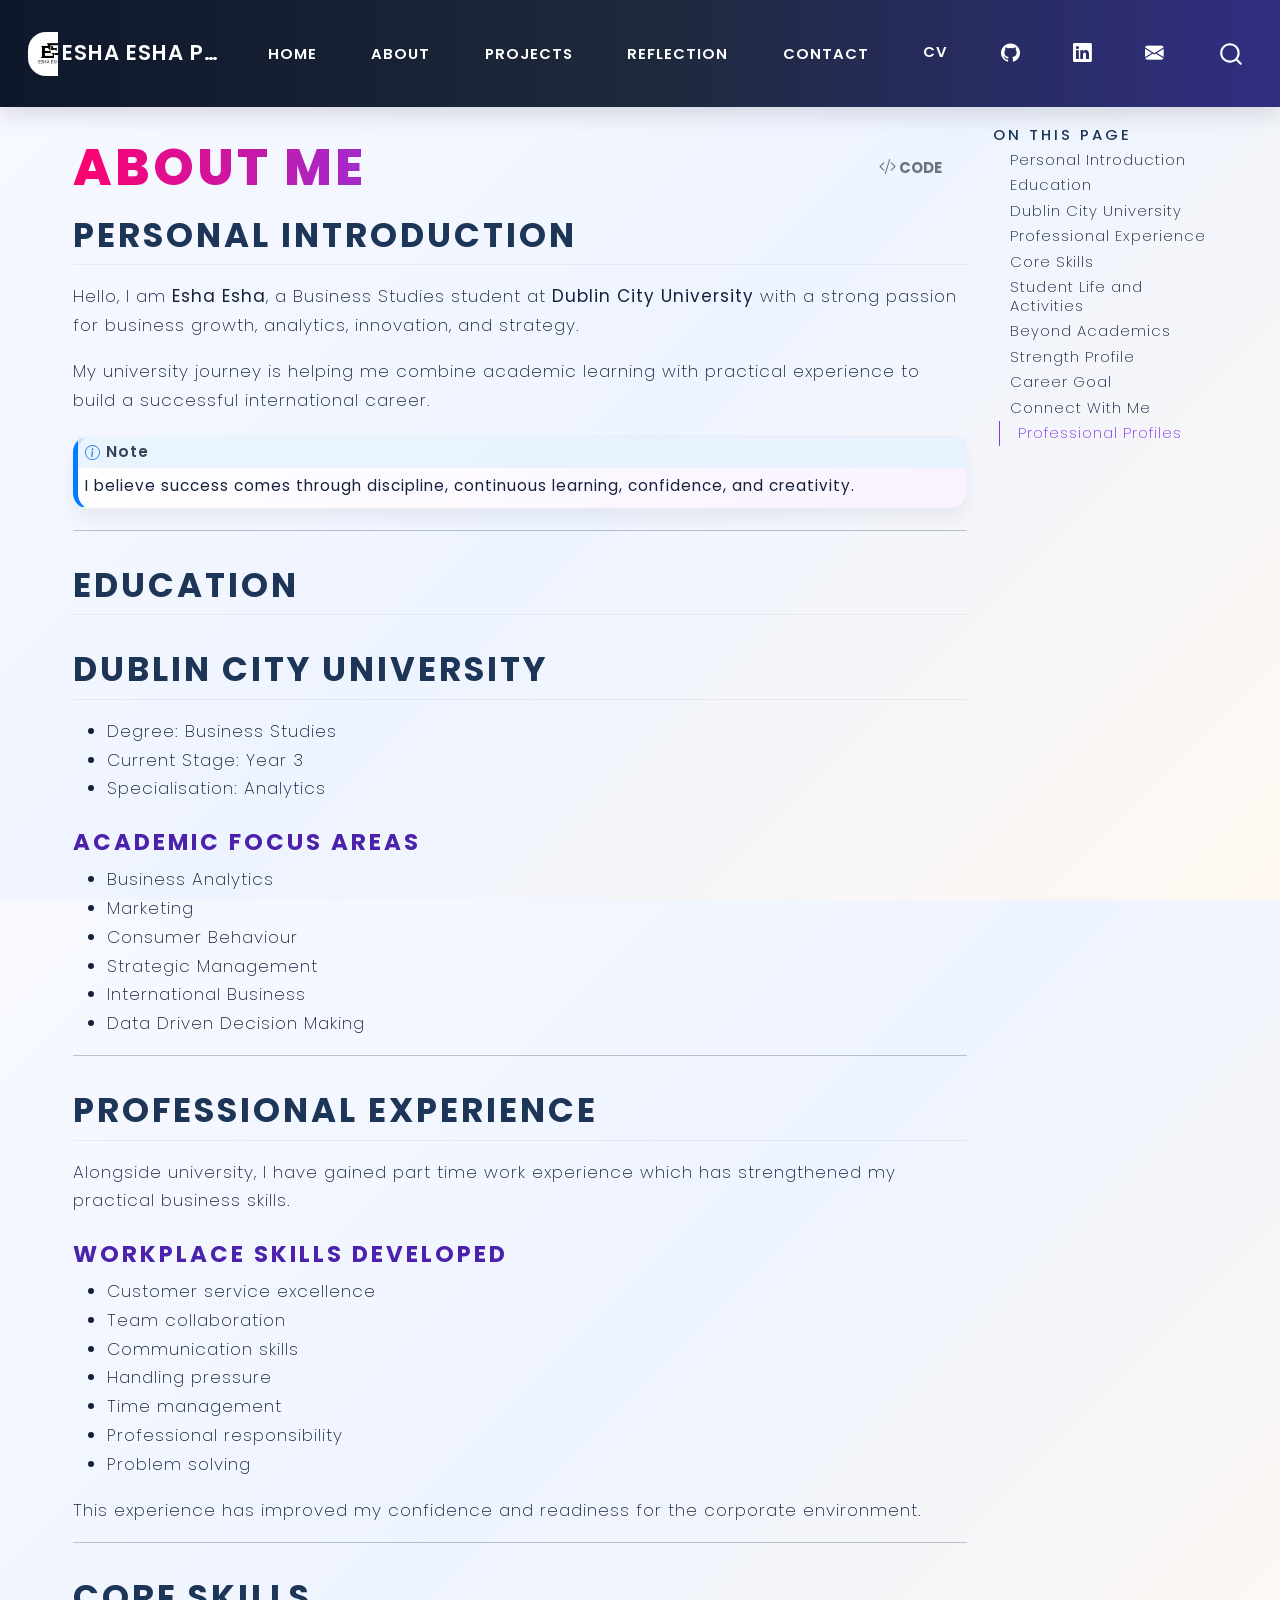
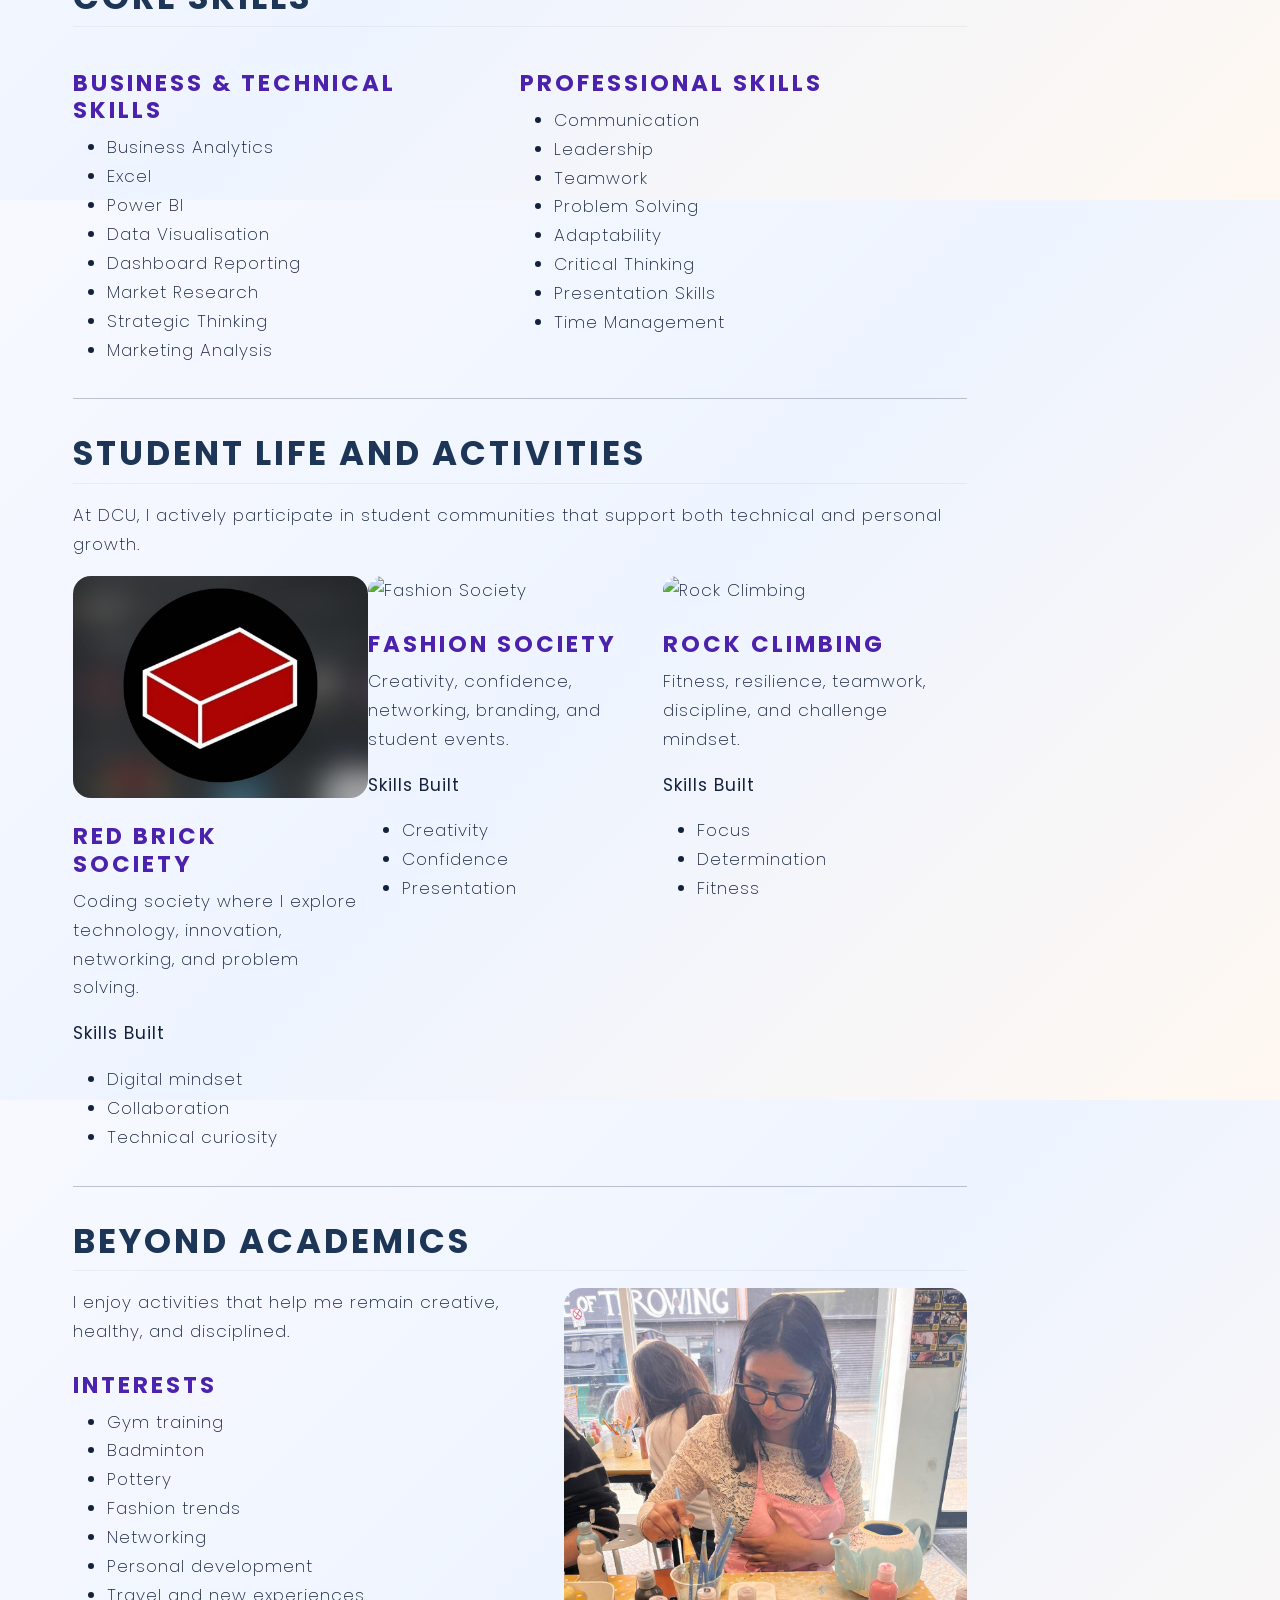
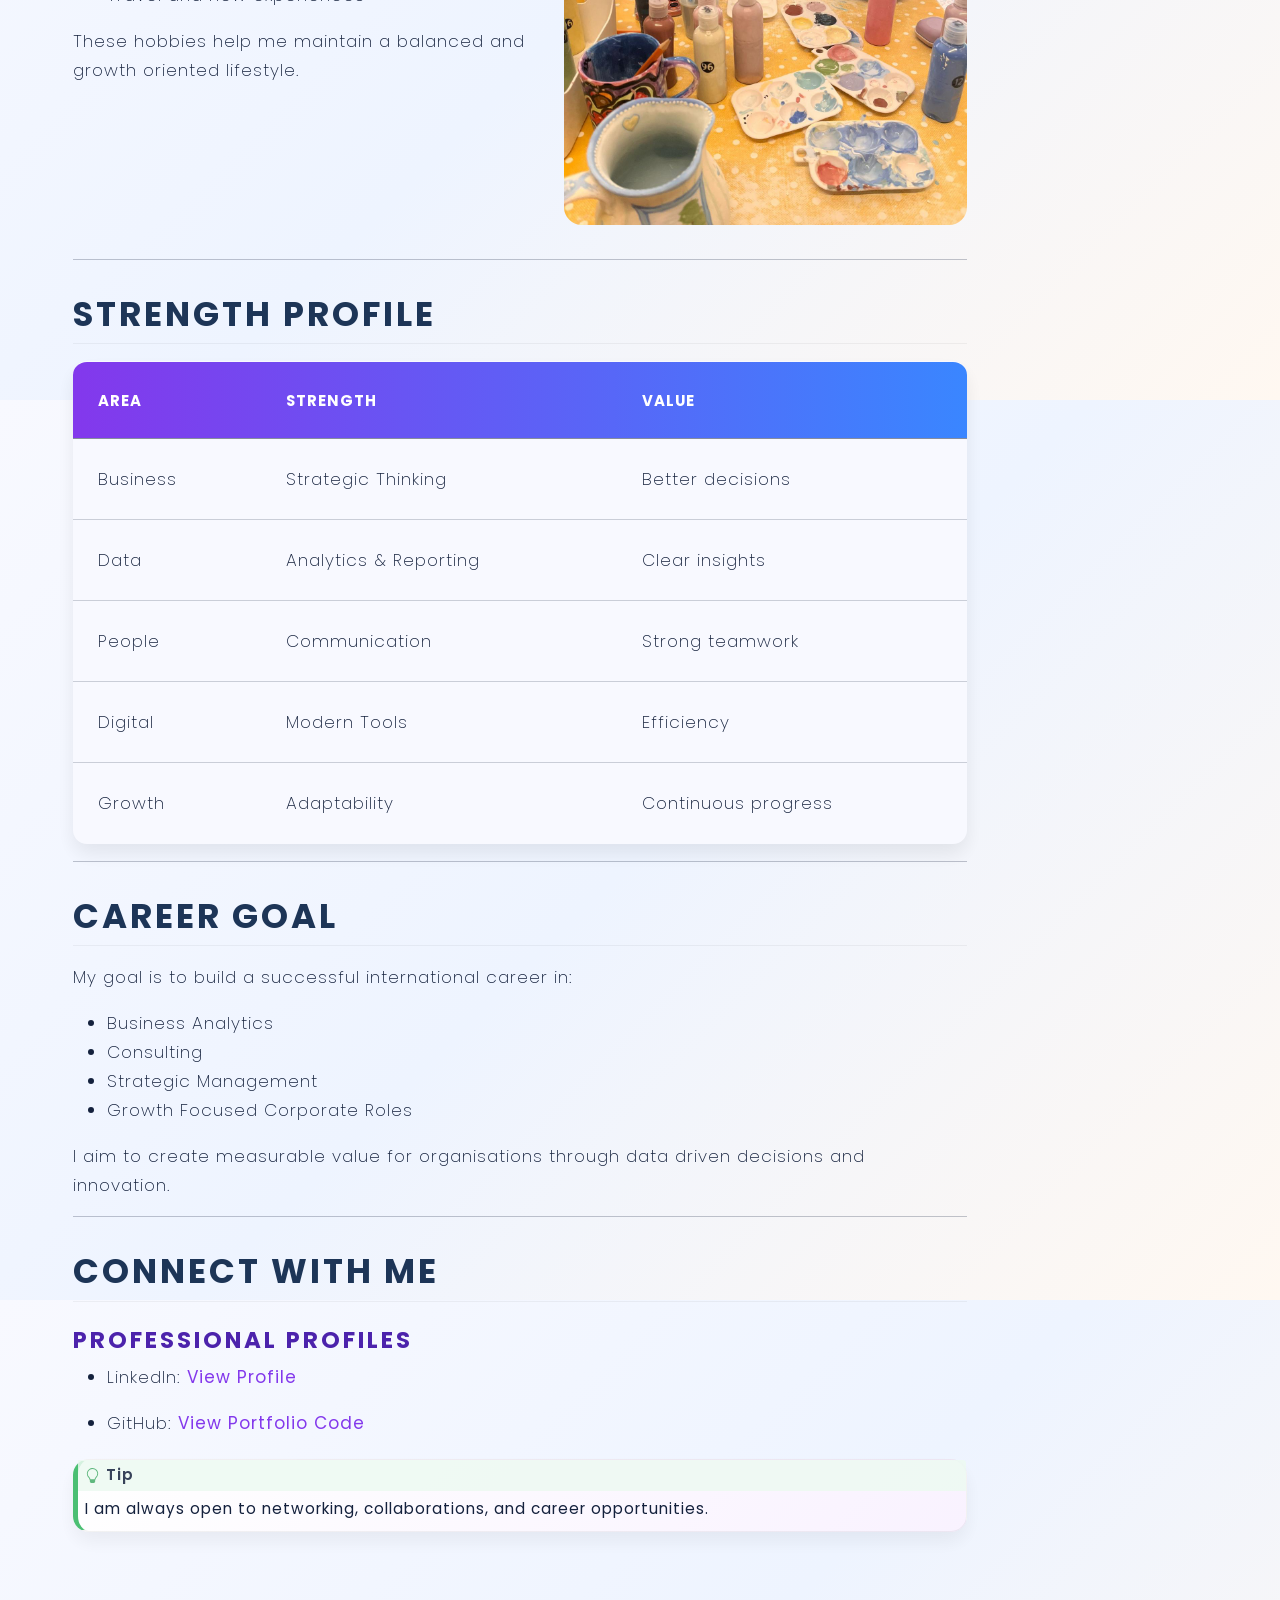
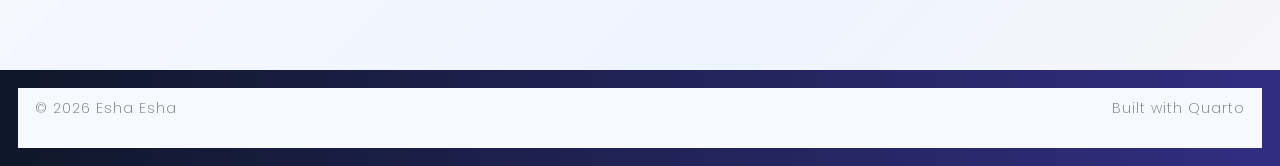
==== docs/about.html @ 1a933790 "portfolio all folders uploaded" ====
<!DOCTYPE html>
<html xmlns="http://www.w3.org/1999/xhtml" lang="en" xml:lang="en"><head>

<meta charset="utf-8">
<meta name="generator" content="quarto-1.9.37">

<meta name="viewport" content="width=device-width, initial-scale=1.0, user-scalable=yes">


<title>About Me – Esha Esha Portfolio</title>
<style>
/* Default styles provided by pandoc.
** See https://pandoc.org/MANUAL.html#variables-for-html for config info.
*/
code{white-space: pre-wrap;}
span.smallcaps{font-variant: small-caps;}
div.columns{display: flex; gap: min(4vw, 1.5em);}
div.column{flex: auto; overflow-x: auto;}
div.hanging-indent{margin-left: 1.5em; text-indent: -1.5em;}
ul.task-list{list-style: none;}
ul.task-list li input[type="checkbox"] {
  width: 0.8em;
  margin: 0 0.8em 0.2em -1em; /* quarto-specific, see https://github.com/quarto-dev/quarto-cli/issues/4556 */ 
  vertical-align: middle;
}
/* CSS for syntax highlighting */
html { -webkit-text-size-adjust: 100%; }
pre > code.sourceCode { white-space: pre; position: relative; }
pre > code.sourceCode > span { display: inline-block; line-height: 1.25; }
pre > code.sourceCode > span:empty { height: 1.2em; }
.sourceCode { overflow: visible; }
code.sourceCode > span { color: inherit; text-decoration: inherit; }
div.sourceCode { margin: 1em 0; }
pre.sourceCode { margin: 0; }
@media screen {
div.sourceCode { overflow: auto; }
}
@media print {
pre > code.sourceCode { white-space: pre-wrap; }
pre > code.sourceCode > span { text-indent: -5em; padding-left: 5em; }
}
pre.numberSource code
  { counter-reset: source-line 0; }
pre.numberSource code > span
  { position: relative; left: -4em; counter-increment: source-line; }
pre.numberSource code > span > a:first-child::before
  { content: counter(source-line);
    position: relative; left: -1em; text-align: right; vertical-align: baseline;
    border: none; display: inline-block;
    -webkit-touch-callout: none; -webkit-user-select: none;
    -khtml-user-select: none; -moz-user-select: none;
    -ms-user-select: none; user-select: none;
    padding: 0 4px; width: 4em;
  }
pre.numberSource { margin-left: 3em;  padding-left: 4px; }
div.sourceCode
  {   }
@media screen {
pre > code.sourceCode > span > a:first-child::before { text-decoration: underline; }
}
</style>


<script src="site_libs/quarto-nav/quarto-nav.js"></script>
<script src="site_libs/clipboard/clipboard.min.js"></script>
<script src="site_libs/quarto-search/autocomplete.umd.js"></script>
<script src="site_libs/quarto-search/fuse.min.js"></script>
<script src="site_libs/quarto-search/quarto-search.js"></script>
<meta name="quarto:offset" content="./">
<link href="./images/favicon.ico" rel="icon">
<script src="site_libs/quarto-html/quarto.js" type="module"></script>
<script src="site_libs/quarto-html/tabsets/tabsets.js" type="module"></script>
<script src="site_libs/quarto-html/popper.min.js"></script>
<script src="site_libs/quarto-html/tippy.umd.min.js"></script>
<script src="site_libs/quarto-html/anchor.min.js"></script>
<link href="site_libs/quarto-html/tippy.css" rel="stylesheet">
<link href="site_libs/quarto-html/quarto-syntax-highlighting-7f8f88aac4f3542376d5c11b86a4c14d.css" rel="stylesheet" id="quarto-text-highlighting-styles">
<script src="site_libs/bootstrap/bootstrap.min.js"></script>
<link href="site_libs/bootstrap/bootstrap-icons.css" rel="stylesheet">
<link href="site_libs/bootstrap/bootstrap-62bd9c15c62bcbe3210cd828c1195ce9.min.css" rel="stylesheet" append-hash="true" id="quarto-bootstrap" data-mode="light">
<script id="quarto-search-options" type="application/json">{
  "location": "navbar",
  "copy-button": false,
  "collapse-after": 3,
  "panel-placement": "end",
  "type": "overlay",
  "limit": 50,
  "keyboard-shortcut": [
    "f",
    "/",
    "s"
  ],
  "show-item-context": false,
  "language": {
    "search-no-results-text": "No results",
    "search-matching-documents-text": "matching documents",
    "search-copy-link-title": "Copy link to search",
    "search-hide-matches-text": "Hide additional matches",
    "search-more-match-text": "more match in this document",
    "search-more-matches-text": "more matches in this document",
    "search-clear-button-title": "Clear",
    "search-text-placeholder": "",
    "search-detached-cancel-button-title": "Cancel",
    "search-submit-button-title": "Submit",
    "search-label": "Search"
  }
}</script>
<style>html{ scroll-behavior: smooth; }</style>


</head>

<body class="nav-fixed quarto-light">

<div id="quarto-search-results"></div>
  <header id="quarto-header" class="headroom fixed-top">
    <nav class="navbar navbar-expand-lg " data-bs-theme="dark">
      <div class="navbar-container container-fluid">
      <div class="navbar-brand-container mx-auto">
    <a href="./index.html" class="navbar-brand navbar-brand-logo">
    <img src="./images/logo.png" alt="" class="navbar-logo light-content">
    <img src="./images/logo.png" alt="" class="navbar-logo dark-content">
    </a>
    <a class="navbar-brand" href="./index.html">
    <span class="navbar-title">Esha Esha Portfolio</span>
    </a>
  </div>
            <div id="quarto-search" class="" title="Search"></div>
          <button class="navbar-toggler" type="button" data-bs-toggle="collapse" data-bs-target="#navbarCollapse" aria-controls="navbarCollapse" role="menu" aria-expanded="false" aria-label="Toggle navigation" onclick="if (window.quartoToggleHeadroom) { window.quartoToggleHeadroom(); }">
  <span class="navbar-toggler-icon"></span>
</button>
          <div class="collapse navbar-collapse" id="navbarCollapse">
            <ul class="navbar-nav navbar-nav-scroll me-auto">
  <li class="nav-item">
    <a class="nav-link" href="./index.html"> 
<span class="menu-text">Home</span></a>
  </li>  
  <li class="nav-item">
    <a class="nav-link active" href="./about.html" aria-current="page"> 
<span class="menu-text">About</span></a>
  </li>  
  <li class="nav-item">
    <a class="nav-link" href="./projects/index.html"> 
<span class="menu-text">Projects</span></a>
  </li>  
  <li class="nav-item">
    <a class="nav-link" href="./reflection.html"> 
<span class="menu-text">Reflection</span></a>
  </li>  
  <li class="nav-item">
    <a class="nav-link" href="./contact.html"> 
<span class="menu-text">Contact</span></a>
  </li>  
</ul>
            <ul class="navbar-nav navbar-nav-scroll ms-auto">
  <li class="nav-item">
    <a class="nav-link" href="./cv/Esha_CV.pdf" target="_blank"> 
<span class="menu-text">CV</span></a>
  </li>  
  <li class="nav-item compact">
    <a class="nav-link" href="https://github.com/yourusername" target="_blank"> <i class="bi bi-github" role="img">
</i> 
<span class="menu-text"></span></a>
  </li>  
  <li class="nav-item compact">
    <a class="nav-link" href="https://linkedin.com/in/yourprofile" target="_blank"> <i class="bi bi-linkedin" role="img">
</i> 
<span class="menu-text"></span></a>
  </li>  
  <li class="nav-item compact">
    <a class="nav-link" href="mailto:esha.esha2@mail.dcu.ie"> <i class="bi bi-envelope-fill" role="img">
</i> 
<span class="menu-text"></span></a>
  </li>  
</ul>
          </div> <!-- /navcollapse -->
            <div class="quarto-navbar-tools">
</div>
      </div> <!-- /container-fluid -->
    </nav>
</header>
<!-- content -->
<div id="quarto-content" class="quarto-container page-columns page-rows-contents page-layout-full page-navbar">
<!-- sidebar -->
<!-- margin-sidebar -->
    <div id="quarto-margin-sidebar" class="sidebar margin-sidebar">
        <nav id="TOC" role="doc-toc" class="toc-active">
    <h2 id="toc-title">On this page</h2>
   
  <ul>
  <li><a href="#personal-introduction" id="toc-personal-introduction" class="nav-link active" data-scroll-target="#personal-introduction">Personal Introduction</a></li>
  <li><a href="#education" id="toc-education" class="nav-link" data-scroll-target="#education">Education</a></li>
  <li><a href="#dublin-city-university" id="toc-dublin-city-university" class="nav-link" data-scroll-target="#dublin-city-university">Dublin City University</a>
  <ul class="collapse">
  <li><a href="#academic-focus-areas" id="toc-academic-focus-areas" class="nav-link" data-scroll-target="#academic-focus-areas">Academic Focus Areas</a></li>
  </ul></li>
  <li><a href="#professional-experience" id="toc-professional-experience" class="nav-link" data-scroll-target="#professional-experience">Professional Experience</a>
  <ul class="collapse">
  <li><a href="#workplace-skills-developed" id="toc-workplace-skills-developed" class="nav-link" data-scroll-target="#workplace-skills-developed">Workplace Skills Developed</a></li>
  </ul></li>
  <li><a href="#core-skills" id="toc-core-skills" class="nav-link" data-scroll-target="#core-skills">Core Skills</a></li>
  <li><a href="#student-life-and-activities" id="toc-student-life-and-activities" class="nav-link" data-scroll-target="#student-life-and-activities">Student Life and Activities</a></li>
  <li><a href="#beyond-academics" id="toc-beyond-academics" class="nav-link" data-scroll-target="#beyond-academics">Beyond Academics</a></li>
  <li><a href="#strength-profile" id="toc-strength-profile" class="nav-link" data-scroll-target="#strength-profile">Strength Profile</a></li>
  <li><a href="#career-goal" id="toc-career-goal" class="nav-link" data-scroll-target="#career-goal">Career Goal</a></li>
  <li><a href="#connect-with-me" id="toc-connect-with-me" class="nav-link" data-scroll-target="#connect-with-me">Connect With Me</a>
  <ul class="collapse">
  <li><a href="#professional-profiles" id="toc-professional-profiles" class="nav-link" data-scroll-target="#professional-profiles">Professional Profiles</a></li>
  </ul></li>
  </ul>
</nav>
    </div>
<!-- main -->
<main class="content column-page-left" id="quarto-document-content">

<header id="title-block-header" class="quarto-title-block default">
<div class="quarto-title">
<div class="quarto-title-block"><div><h1 class="title">About Me</h1><button type="button" class="btn code-tools-button" id="quarto-code-tools-source"><i class="bi"></i> Code</button></div></div>
</div>



<div class="quarto-title-meta column-page-left">

    
  
    
  </div>
  


</header>


<section id="personal-introduction" class="level2">
<h2 class="anchored" data-anchor-id="personal-introduction">Personal Introduction</h2>
<p>Hello, I am <strong>Esha Esha</strong>, a Business Studies student at <strong>Dublin City University</strong> with a strong passion for business growth, analytics, innovation, and strategy.</p>
<p>My university journey is helping me combine academic learning with practical experience to build a successful international career.</p>
<div class="callout callout-style-default callout-note callout-titled">
<div class="callout-header d-flex align-content-center">
<div class="callout-icon-container">
<i class="callout-icon"></i>
</div>
<div class="callout-title-container flex-fill">
Note
</div>
</div>
<div class="callout-body-container callout-body">
<p>I believe success comes through discipline, continuous learning, confidence, and creativity.</p>
</div>
</div>
<hr>
</section>
<section id="education" class="level2">
<h2 class="anchored" data-anchor-id="education">Education</h2>
</section>
<section id="dublin-city-university" class="level2">
<h2 class="anchored" data-anchor-id="dublin-city-university">Dublin City University</h2>
<ul>
<li>Degree: Business Studies<br>
</li>
<li>Current Stage: Year 3<br>
</li>
<li>Specialisation: Analytics</li>
</ul>
<section id="academic-focus-areas" class="level3">
<h3 class="anchored" data-anchor-id="academic-focus-areas">Academic Focus Areas</h3>
<ul>
<li>Business Analytics<br>
</li>
<li>Marketing<br>
</li>
<li>Consumer Behaviour<br>
</li>
<li>Strategic Management<br>
</li>
<li>International Business<br>
</li>
<li>Data Driven Decision Making</li>
</ul>
<hr>
</section>
</section>
<section id="professional-experience" class="level2">
<h2 class="anchored" data-anchor-id="professional-experience">Professional Experience</h2>
<p>Alongside university, I have gained part time work experience which has strengthened my practical business skills.</p>
<section id="workplace-skills-developed" class="level3">
<h3 class="anchored" data-anchor-id="workplace-skills-developed">Workplace Skills Developed</h3>
<ul>
<li>Customer service excellence<br>
</li>
<li>Team collaboration<br>
</li>
<li>Communication skills<br>
</li>
<li>Handling pressure<br>
</li>
<li>Time management<br>
</li>
<li>Professional responsibility<br>
</li>
<li>Problem solving</li>
</ul>
<p>This experience has improved my confidence and readiness for the corporate environment.</p>
<hr>
</section>
</section>
<section id="core-skills" class="level2">
<h2 class="anchored" data-anchor-id="core-skills">Core Skills</h2>
<div class="columns">
<div class="column" style="width:50%;">
<section id="business-technical-skills" class="level3">
<h3 class="anchored" data-anchor-id="business-technical-skills">Business &amp; Technical Skills</h3>
<ul>
<li>Business Analytics<br>
</li>
<li>Excel<br>
</li>
<li>Power BI<br>
</li>
<li>Data Visualisation<br>
</li>
<li>Dashboard Reporting<br>
</li>
<li>Market Research<br>
</li>
<li>Strategic Thinking<br>
</li>
<li>Marketing Analysis</li>
</ul>
</section>
</div><div class="column" style="width:50%;">
<section id="professional-skills" class="level3">
<h3 class="anchored" data-anchor-id="professional-skills">Professional Skills</h3>
<ul>
<li>Communication<br>
</li>
<li>Leadership<br>
</li>
<li>Teamwork<br>
</li>
<li>Problem Solving<br>
</li>
<li>Adaptability<br>
</li>
<li>Critical Thinking<br>
</li>
<li>Presentation Skills<br>
</li>
<li>Time Management</li>
</ul>
</section>
</div>
</div>
<hr>
</section>
<section id="student-life-and-activities" class="level2">
<h2 class="anchored" data-anchor-id="student-life-and-activities">Student Life and Activities</h2>
<p>At DCU, I actively participate in student communities that support both technical and personal growth.</p>
<div class="columns">
<div class="column" style="width:33%;">
<p><img src="images/redbrick.jpg" class="img-fluid" style="width:100.0%" alt="Redbrick Society"></p>
<section id="red-brick-society" class="level3">
<h3 class="anchored" data-anchor-id="red-brick-society">Red Brick Society</h3>
<p>Coding society where I explore technology, innovation, networking, and problem solving.</p>
<p><strong>Skills Built</strong></p>
<ul>
<li>Digital mindset<br>
</li>
<li>Collaboration<br>
</li>
<li>Technical curiosity</li>
</ul>
</section>
</div><div class="column" style="width:33%;">
<p><img src="images/fs.jpg" class="img-fluid" style="width:100.0%" alt="Fashion Society"></p>
<section id="fashion-society" class="level3">
<h3 class="anchored" data-anchor-id="fashion-society">Fashion Society</h3>
<p>Creativity, confidence, networking, branding, and student events.</p>
<p><strong>Skills Built</strong></p>
<ul>
<li>Creativity<br>
</li>
<li>Confidence<br>
</li>
<li>Presentation</li>
</ul>
</section>
</div><div class="column" style="width:33%;">
<p><img src="images/dcu.jpg" class="img-fluid" style="width:100.0%" alt="Rock Climbing"></p>
<section id="rock-climbing" class="level3">
<h3 class="anchored" data-anchor-id="rock-climbing">Rock Climbing</h3>
<p>Fitness, resilience, teamwork, discipline, and challenge mindset.</p>
<p><strong>Skills Built</strong></p>
<ul>
<li>Focus<br>
</li>
<li>Determination<br>
</li>
<li>Fitness</li>
</ul>
</section>
</div>
</div>
<hr>
</section>
<section id="beyond-academics" class="level2">
<h2 class="anchored" data-anchor-id="beyond-academics">Beyond Academics</h2>
<div class="columns">
<div class="column" style="width:55%;">
<p>I enjoy activities that help me remain creative, healthy, and disciplined.</p>
<section id="interests" class="level3">
<h3 class="anchored" data-anchor-id="interests">Interests</h3>
<ul>
<li>Gym training<br>
</li>
<li>Badminton<br>
</li>
<li>Pottery<br>
</li>
<li>Fashion trends<br>
</li>
<li>Networking<br>
</li>
<li>Personal development<br>
</li>
<li>Travel and new experiences</li>
</ul>
<p>These hobbies help me maintain a balanced and growth oriented lifestyle.</p>
</section>
</div><div class="column" style="width:45%;">
<p><img src="images/pottery.jpg" class="img-fluid" style="width:100.0%"></p>
</div>
</div>
<hr>
</section>
<section id="strength-profile" class="level2">
<h2 class="anchored" data-anchor-id="strength-profile">Strength Profile</h2>
<table class="caption-top table">
<thead>
<tr class="header">
<th>Area</th>
<th>Strength</th>
<th>Value</th>
</tr>
</thead>
<tbody>
<tr class="odd">
<td>Business</td>
<td>Strategic Thinking</td>
<td>Better decisions</td>
</tr>
<tr class="even">
<td>Data</td>
<td>Analytics &amp; Reporting</td>
<td>Clear insights</td>
</tr>
<tr class="odd">
<td>People</td>
<td>Communication</td>
<td>Strong teamwork</td>
</tr>
<tr class="even">
<td>Digital</td>
<td>Modern Tools</td>
<td>Efficiency</td>
</tr>
<tr class="odd">
<td>Growth</td>
<td>Adaptability</td>
<td>Continuous progress</td>
</tr>
</tbody>
</table>
<hr>
</section>
<section id="career-goal" class="level2">
<h2 class="anchored" data-anchor-id="career-goal">Career Goal</h2>
<p>My goal is to build a successful international career in:</p>
<ul>
<li>Business Analytics<br>
</li>
<li>Consulting<br>
</li>
<li>Strategic Management<br>
</li>
<li>Growth Focused Corporate Roles</li>
</ul>
<p>I aim to create measurable value for organisations through data driven decisions and innovation.</p>
<hr>
</section>
<section id="connect-with-me" class="level2">
<h2 class="anchored" data-anchor-id="connect-with-me">Connect With Me</h2>
<section id="professional-profiles" class="level3">
<h3 class="anchored" data-anchor-id="professional-profiles">Professional Profiles</h3>
<ul>
<li><p>LinkedIn: <a href="https://www.linkedin.com/in/esha-2a036532a">View Profile</a></p></li>
<li><p>GitHub: <a href="https://github.com/Esha-Dahiya">View Portfolio Code</a></p></li>
</ul>
<div class="callout callout-style-default callout-tip callout-titled">
<div class="callout-header d-flex align-content-center">
<div class="callout-icon-container">
<i class="callout-icon"></i>
</div>
<div class="callout-title-container flex-fill">
Tip
</div>
</div>
<div class="callout-body-container callout-body">
<p>I am always open to networking, collaborations, and career opportunities.</p>
</div>
</div>


<!-- -->

</section>
</section>

</main> <!-- /main -->
<script id="quarto-html-after-body" type="application/javascript">
  window.document.addEventListener("DOMContentLoaded", function (event) {
    const icon = "";
    const anchorJS = new window.AnchorJS();
    anchorJS.options = {
      placement: 'right',
      icon: icon
    };
    anchorJS.add('.anchored');
    const isCodeAnnotation = (el) => {
      for (const clz of el.classList) {
        if (clz.startsWith('code-annotation-')) {                     
          return true;
        }
      }
      return false;
    }
    const onCopySuccess = function(e) {
      // button target
      const button = e.trigger;
      // don't keep focus
      button.blur();
      // flash "checked"
      button.classList.add('code-copy-button-checked');
      var currentTitle = button.getAttribute("title");
      button.setAttribute("title", "Copied!");
      let tooltip;
      if (window.bootstrap) {
        button.setAttribute("data-bs-toggle", "tooltip");
        button.setAttribute("data-bs-placement", "left");
        button.setAttribute("data-bs-title", "Copied!");
        tooltip = new bootstrap.Tooltip(button, 
          { trigger: "manual", 
            customClass: "code-copy-button-tooltip",
            offset: [0, -8]});
        tooltip.show();    
      }
      setTimeout(function() {
        if (tooltip) {
          tooltip.hide();
          button.removeAttribute("data-bs-title");
          button.removeAttribute("data-bs-toggle");
          button.removeAttribute("data-bs-placement");
        }
        button.setAttribute("title", currentTitle);
        button.classList.remove('code-copy-button-checked');
      }, 1000);
      // clear code selection
      e.clearSelection();
    }
    const getTextToCopy = function(trigger) {
      const outerScaffold = trigger.parentElement.cloneNode(true);
      const codeEl = outerScaffold.querySelector('code');
      for (const childEl of codeEl.children) {
        if (isCodeAnnotation(childEl)) {
          childEl.remove();
        }
      }
      return codeEl.innerText;
    }
    const clipboard = new window.ClipboardJS('.code-copy-button:not([data-in-quarto-modal])', {
      text: getTextToCopy
    });
    clipboard.on('success', onCopySuccess);
    if (window.document.getElementById('quarto-embedded-source-code-modal')) {
      const clipboardModal = new window.ClipboardJS('.code-copy-button[data-in-quarto-modal]', {
        text: getTextToCopy,
        container: window.document.getElementById('quarto-embedded-source-code-modal')
      });
      clipboardModal.on('success', onCopySuccess);
    }
    const viewSource = window.document.getElementById('quarto-view-source') ||
                       window.document.getElementById('quarto-code-tools-source');
    if (viewSource) {
      const sourceUrl = viewSource.getAttribute("data-quarto-source-url");
      viewSource.addEventListener("click", function(e) {
        if (sourceUrl) {
          // rstudio viewer pane
          if (/\bcapabilities=\b/.test(window.location)) {
            window.open(sourceUrl);
          } else {
            window.location.href = sourceUrl;
          }
        } else {
          const modal = new bootstrap.Modal(document.getElementById('quarto-embedded-source-code-modal'));
          modal.show();
        }
        return false;
      });
    }
    function toggleCodeHandler(show) {
      return function(e) {
        const detailsSrc = window.document.querySelectorAll(".cell > details > .sourceCode");
        for (let i=0; i<detailsSrc.length; i++) {
          const details = detailsSrc[i].parentElement;
          if (show) {
            details.open = true;
          } else {
            details.removeAttribute("open");
          }
        }
        const cellCodeDivs = window.document.querySelectorAll(".cell > .sourceCode");
        const fromCls = show ? "hidden" : "unhidden";
        const toCls = show ? "unhidden" : "hidden";
        for (let i=0; i<cellCodeDivs.length; i++) {
          const codeDiv = cellCodeDivs[i];
          if (codeDiv.classList.contains(fromCls)) {
            codeDiv.classList.remove(fromCls);
            codeDiv.classList.add(toCls);
          } 
        }
        return false;
      }
    }
    const hideAllCode = window.document.getElementById("quarto-hide-all-code");
    if (hideAllCode) {
      hideAllCode.addEventListener("click", toggleCodeHandler(false));
    }
    const showAllCode = window.document.getElementById("quarto-show-all-code");
    if (showAllCode) {
      showAllCode.addEventListener("click", toggleCodeHandler(true));
    }
      var localhostRegex = new RegExp(/^(?:http|https):\/\/localhost\:?[0-9]*\//);
      var mailtoRegex = new RegExp(/^mailto:/);
        var filterRegex = new RegExp('/' + window.location.host + '/');
      var isInternal = (href) => {
          return filterRegex.test(href) || localhostRegex.test(href) || mailtoRegex.test(href);
      }
      // Inspect non-navigation links and adorn them if external
     var links = window.document.querySelectorAll('a[href]:not(.nav-link):not(.navbar-brand):not(.toc-action):not(.sidebar-link):not(.sidebar-item-toggle):not(.pagination-link):not(.no-external):not([aria-hidden]):not(.dropdown-item):not(.quarto-navigation-tool):not(.about-link)');
      for (var i=0; i<links.length; i++) {
        const link = links[i];
        if (!isInternal(link.href)) {
          // undo the damage that might have been done by quarto-nav.js in the case of
          // links that we want to consider external
          if (link.dataset.originalHref !== undefined) {
            link.href = link.dataset.originalHref;
          }
            // target, if specified
            link.setAttribute("target", "_blank");
            if (link.getAttribute("rel") === null) {
              link.setAttribute("rel", "noopener");
            }
        }
      }
    function tippyHover(el, contentFn, onTriggerFn, onUntriggerFn) {
      const config = {
        allowHTML: true,
        maxWidth: 500,
        delay: 100,
        arrow: false,
        appendTo: function(el) {
            return el.parentElement;
        },
        interactive: true,
        interactiveBorder: 10,
        theme: 'quarto',
        placement: 'bottom-start',
      };
      if (contentFn) {
        config.content = contentFn;
      }
      if (onTriggerFn) {
        config.onTrigger = onTriggerFn;
      }
      if (onUntriggerFn) {
        config.onUntrigger = onUntriggerFn;
      }
      window.tippy(el, config); 
    }
    const noterefs = window.document.querySelectorAll('a[role="doc-noteref"]');
    for (var i=0; i<noterefs.length; i++) {
      const ref = noterefs[i];
      tippyHover(ref, function() {
        // use id or data attribute instead here
        let href = ref.getAttribute('data-footnote-href') || ref.getAttribute('href');
        try { href = new URL(href).hash; } catch {}
        const id = href.replace(/^#\/?/, "");
        const note = window.document.getElementById(id);
        if (note) {
          return note.innerHTML;
        } else {
          return "";
        }
      });
    }
    const xrefs = window.document.querySelectorAll('a.quarto-xref');
    const processXRef = (id, note) => {
      // Strip column container classes
      const stripColumnClz = (el) => {
        el.classList.remove("page-full", "page-columns");
        if (el.children) {
          for (const child of el.children) {
            stripColumnClz(child);
          }
        }
      }
      stripColumnClz(note)
      if (id === null || id.startsWith('sec-')) {
        // Special case sections, only their first couple elements
        const container = document.createElement("div");
        if (note.children && note.children.length > 2) {
          container.appendChild(note.children[0].cloneNode(true));
          for (let i = 1; i < note.children.length; i++) {
            const child = note.children[i];
            if (child.tagName === "P" && child.innerText === "") {
              continue;
            } else {
              container.appendChild(child.cloneNode(true));
              break;
            }
          }
          if (window.Quarto?.typesetMath) {
            window.Quarto.typesetMath(container);
          }
          return container.innerHTML
        } else {
          if (window.Quarto?.typesetMath) {
            window.Quarto.typesetMath(note);
          }
          return note.innerHTML;
        }
      } else {
        // Remove any anchor links if they are present
        const anchorLink = note.querySelector('a.anchorjs-link');
        if (anchorLink) {
          anchorLink.remove();
        }
        if (window.Quarto?.typesetMath) {
          window.Quarto.typesetMath(note);
        }
        if (note.classList.contains("callout")) {
          return note.outerHTML;
        } else {
          return note.innerHTML;
        }
      }
    }
    for (var i=0; i<xrefs.length; i++) {
      const xref = xrefs[i];
      tippyHover(xref, undefined, function(instance) {
        instance.disable();
        let url = xref.getAttribute('href');
        let hash = undefined; 
        if (url.startsWith('#')) {
          hash = url;
        } else {
          try { hash = new URL(url).hash; } catch {}
        }
        if (hash) {
          const id = hash.replace(/^#\/?/, "");
          const note = window.document.getElementById(id);
          if (note !== null) {
            try {
              const html = processXRef(id, note.cloneNode(true));
              instance.setContent(html);
            } finally {
              instance.enable();
              instance.show();
            }
          } else {
            // See if we can fetch this
            fetch(url.split('#')[0])
            .then(res => res.text())
            .then(html => {
              const parser = new DOMParser();
              const htmlDoc = parser.parseFromString(html, "text/html");
              const note = htmlDoc.getElementById(id);
              if (note !== null) {
                const html = processXRef(id, note);
                instance.setContent(html);
              } 
            }).finally(() => {
              instance.enable();
              instance.show();
            });
          }
        } else {
          // See if we can fetch a full url (with no hash to target)
          // This is a special case and we should probably do some content thinning / targeting
          fetch(url)
          .then(res => res.text())
          .then(html => {
            const parser = new DOMParser();
            const htmlDoc = parser.parseFromString(html, "text/html");
            const note = htmlDoc.querySelector('main.content');
            if (note !== null) {
              // This should only happen for chapter cross references
              // (since there is no id in the URL)
              // remove the first header
              if (note.children.length > 0 && note.children[0].tagName === "HEADER") {
                note.children[0].remove();
              }
              const html = processXRef(null, note);
              instance.setContent(html);
            } 
          }).finally(() => {
            instance.enable();
            instance.show();
          });
        }
      }, function(instance) {
      });
    }
        let selectedAnnoteEl;
        const selectorForAnnotation = ( cell, annotation) => {
          let cellAttr = 'data-code-cell="' + cell + '"';
          let lineAttr = 'data-code-annotation="' +  annotation + '"';
          const selector = 'span[' + cellAttr + '][' + lineAttr + ']';
          return selector;
        }
        const selectCodeLines = (annoteEl) => {
          const doc = window.document;
          const targetCell = annoteEl.getAttribute("data-target-cell");
          const targetAnnotation = annoteEl.getAttribute("data-target-annotation");
          const annoteSpan = window.document.querySelector(selectorForAnnotation(targetCell, targetAnnotation));
          const lines = annoteSpan.getAttribute("data-code-lines").split(",");
          const lineIds = lines.map((line) => {
            return targetCell + "-" + line;
          })
          let top = null;
          let height = null;
          let parent = null;
          if (lineIds.length > 0) {
              //compute the position of the single el (top and bottom and make a div)
              const el = window.document.getElementById(lineIds[0]);
              top = el.offsetTop;
              height = el.offsetHeight;
              parent = el.parentElement.parentElement;
            if (lineIds.length > 1) {
              const lastEl = window.document.getElementById(lineIds[lineIds.length - 1]);
              const bottom = lastEl.offsetTop + lastEl.offsetHeight;
              height = bottom - top;
            }
            if (top !== null && height !== null && parent !== null) {
              // cook up a div (if necessary) and position it 
              let div = window.document.getElementById("code-annotation-line-highlight");
              if (div === null) {
                div = window.document.createElement("div");
                div.setAttribute("id", "code-annotation-line-highlight");
                div.style.position = 'absolute';
                parent.appendChild(div);
              }
              div.style.top = top - 2 + "px";
              div.style.height = height + 4 + "px";
              div.style.left = 0;
              let gutterDiv = window.document.getElementById("code-annotation-line-highlight-gutter");
              if (gutterDiv === null) {
                gutterDiv = window.document.createElement("div");
                gutterDiv.setAttribute("id", "code-annotation-line-highlight-gutter");
                gutterDiv.style.position = 'absolute';
                const codeCell = window.document.getElementById(targetCell);
                const gutter = codeCell.querySelector('.code-annotation-gutter');
                gutter.appendChild(gutterDiv);
              }
              gutterDiv.style.top = top - 2 + "px";
              gutterDiv.style.height = height + 4 + "px";
            }
            selectedAnnoteEl = annoteEl;
          }
        };
        const unselectCodeLines = () => {
          const elementsIds = ["code-annotation-line-highlight", "code-annotation-line-highlight-gutter"];
          elementsIds.forEach((elId) => {
            const div = window.document.getElementById(elId);
            if (div) {
              div.remove();
            }
          });
          selectedAnnoteEl = undefined;
        };
          // Handle positioning of the toggle
      window.addEventListener(
        "resize",
        throttle(() => {
          elRect = undefined;
          if (selectedAnnoteEl) {
            selectCodeLines(selectedAnnoteEl);
          }
        }, 10)
      );
      function throttle(fn, ms) {
      let throttle = false;
      let timer;
        return (...args) => {
          if(!throttle) { // first call gets through
              fn.apply(this, args);
              throttle = true;
          } else { // all the others get throttled
              if(timer) clearTimeout(timer); // cancel #2
              timer = setTimeout(() => {
                fn.apply(this, args);
                timer = throttle = false;
              }, ms);
          }
        };
      }
        // Attach click handler to the DT
        const annoteDls = window.document.querySelectorAll('dt[data-target-cell]');
        for (const annoteDlNode of annoteDls) {
          annoteDlNode.addEventListener('click', (event) => {
            const clickedEl = event.target;
            if (clickedEl !== selectedAnnoteEl) {
              unselectCodeLines();
              const activeEl = window.document.querySelector('dt[data-target-cell].code-annotation-active');
              if (activeEl) {
                activeEl.classList.remove('code-annotation-active');
              }
              selectCodeLines(clickedEl);
              clickedEl.classList.add('code-annotation-active');
            } else {
              // Unselect the line
              unselectCodeLines();
              clickedEl.classList.remove('code-annotation-active');
            }
          });
        }
    const findCites = (el) => {
      const parentEl = el.parentElement;
      if (parentEl) {
        const cites = parentEl.dataset.cites;
        if (cites) {
          return {
            el,
            cites: cites.split(' ')
          };
        } else {
          return findCites(el.parentElement)
        }
      } else {
        return undefined;
      }
    };
    var bibliorefs = window.document.querySelectorAll('a[role="doc-biblioref"]');
    for (var i=0; i<bibliorefs.length; i++) {
      const ref = bibliorefs[i];
      const citeInfo = findCites(ref);
      if (citeInfo) {
        tippyHover(citeInfo.el, function() {
          var popup = window.document.createElement('div');
          citeInfo.cites.forEach(function(cite) {
            var citeDiv = window.document.createElement('div');
            citeDiv.classList.add('hanging-indent');
            citeDiv.classList.add('csl-entry');
            var biblioDiv = window.document.getElementById('ref-' + cite);
            if (biblioDiv) {
              citeDiv.innerHTML = biblioDiv.innerHTML;
            }
            popup.appendChild(citeDiv);
          });
          return popup.innerHTML;
        });
      }
    }
  });
  </script><div class="modal fade" id="quarto-embedded-source-code-modal" tabindex="-1" aria-labelledby="quarto-embedded-source-code-modal-label" aria-hidden="true"><div class="modal-dialog modal-dialog-scrollable"><div class="modal-content"><div class="modal-header"><h5 class="modal-title" id="quarto-embedded-source-code-modal-label">Source Code</h5><button class="btn-close" data-bs-dismiss="modal"></button></div><div class="modal-body"><div class="">
<div class="code-copy-outer-scaffold"><div class="sourceCode" id="cb1" data-shortcodes="false"><pre class="sourceCode markdown code-with-copy"><code class="sourceCode markdown"><span id="cb1-1"><a href="#cb1-1" aria-hidden="true" tabindex="-1"></a><span class="co">---</span></span>
<span id="cb1-2"><a href="#cb1-2" aria-hidden="true" tabindex="-1"></a><span class="an">title:</span><span class="co"> "About Me"</span></span>
<span id="cb1-3"><a href="#cb1-3" aria-hidden="true" tabindex="-1"></a><span class="an">page-layout:</span><span class="co"> full</span></span>
<span id="cb1-4"><a href="#cb1-4" aria-hidden="true" tabindex="-1"></a><span class="an">toc:</span><span class="co"> true</span></span>
<span id="cb1-5"><a href="#cb1-5" aria-hidden="true" tabindex="-1"></a><span class="co">---</span></span>
<span id="cb1-6"><a href="#cb1-6" aria-hidden="true" tabindex="-1"></a></span>
<span id="cb1-7"><a href="#cb1-7" aria-hidden="true" tabindex="-1"></a><span class="fu">## Personal Introduction</span></span>
<span id="cb1-8"><a href="#cb1-8" aria-hidden="true" tabindex="-1"></a></span>
<span id="cb1-9"><a href="#cb1-9" aria-hidden="true" tabindex="-1"></a>Hello, I am **Esha Esha**, a Business Studies student at **Dublin City University** with a strong passion for business growth, analytics, innovation, and strategy.</span>
<span id="cb1-10"><a href="#cb1-10" aria-hidden="true" tabindex="-1"></a></span>
<span id="cb1-11"><a href="#cb1-11" aria-hidden="true" tabindex="-1"></a>My university journey is helping me combine academic learning with practical experience to build a successful international career.</span>
<span id="cb1-12"><a href="#cb1-12" aria-hidden="true" tabindex="-1"></a></span>
<span id="cb1-13"><a href="#cb1-13" aria-hidden="true" tabindex="-1"></a>::: {.callout-note}</span>
<span id="cb1-14"><a href="#cb1-14" aria-hidden="true" tabindex="-1"></a>I believe success comes through discipline, continuous learning, confidence, and creativity.</span>
<span id="cb1-15"><a href="#cb1-15" aria-hidden="true" tabindex="-1"></a>:::</span>
<span id="cb1-16"><a href="#cb1-16" aria-hidden="true" tabindex="-1"></a></span>
<span id="cb1-17"><a href="#cb1-17" aria-hidden="true" tabindex="-1"></a>---</span>
<span id="cb1-18"><a href="#cb1-18" aria-hidden="true" tabindex="-1"></a></span>
<span id="cb1-19"><a href="#cb1-19" aria-hidden="true" tabindex="-1"></a><span class="fu">## Education</span></span>
<span id="cb1-20"><a href="#cb1-20" aria-hidden="true" tabindex="-1"></a></span>
<span id="cb1-21"><a href="#cb1-21" aria-hidden="true" tabindex="-1"></a><span class="fu">## Dublin City University</span></span>
<span id="cb1-22"><a href="#cb1-22" aria-hidden="true" tabindex="-1"></a></span>
<span id="cb1-23"><a href="#cb1-23" aria-hidden="true" tabindex="-1"></a><span class="ss">- </span>Degree: Business Studies  </span>
<span id="cb1-24"><a href="#cb1-24" aria-hidden="true" tabindex="-1"></a><span class="ss">- </span>Current Stage: Year 3  </span>
<span id="cb1-25"><a href="#cb1-25" aria-hidden="true" tabindex="-1"></a><span class="ss">- </span>Specialisation: Analytics  </span>
<span id="cb1-26"><a href="#cb1-26" aria-hidden="true" tabindex="-1"></a></span>
<span id="cb1-27"><a href="#cb1-27" aria-hidden="true" tabindex="-1"></a><span class="fu">### Academic Focus Areas</span></span>
<span id="cb1-28"><a href="#cb1-28" aria-hidden="true" tabindex="-1"></a></span>
<span id="cb1-29"><a href="#cb1-29" aria-hidden="true" tabindex="-1"></a><span class="ss">- </span>Business Analytics  </span>
<span id="cb1-30"><a href="#cb1-30" aria-hidden="true" tabindex="-1"></a><span class="ss">- </span>Marketing  </span>
<span id="cb1-31"><a href="#cb1-31" aria-hidden="true" tabindex="-1"></a><span class="ss">- </span>Consumer Behaviour  </span>
<span id="cb1-32"><a href="#cb1-32" aria-hidden="true" tabindex="-1"></a><span class="ss">- </span>Strategic Management  </span>
<span id="cb1-33"><a href="#cb1-33" aria-hidden="true" tabindex="-1"></a><span class="ss">- </span>International Business  </span>
<span id="cb1-34"><a href="#cb1-34" aria-hidden="true" tabindex="-1"></a><span class="ss">- </span>Data Driven Decision Making  </span>
<span id="cb1-35"><a href="#cb1-35" aria-hidden="true" tabindex="-1"></a></span>
<span id="cb1-36"><a href="#cb1-36" aria-hidden="true" tabindex="-1"></a>---</span>
<span id="cb1-37"><a href="#cb1-37" aria-hidden="true" tabindex="-1"></a></span>
<span id="cb1-38"><a href="#cb1-38" aria-hidden="true" tabindex="-1"></a><span class="fu">## Professional Experience</span></span>
<span id="cb1-39"><a href="#cb1-39" aria-hidden="true" tabindex="-1"></a></span>
<span id="cb1-40"><a href="#cb1-40" aria-hidden="true" tabindex="-1"></a>Alongside university, I have gained part time work experience which has strengthened my practical business skills.</span>
<span id="cb1-41"><a href="#cb1-41" aria-hidden="true" tabindex="-1"></a></span>
<span id="cb1-42"><a href="#cb1-42" aria-hidden="true" tabindex="-1"></a><span class="fu">### Workplace Skills Developed</span></span>
<span id="cb1-43"><a href="#cb1-43" aria-hidden="true" tabindex="-1"></a></span>
<span id="cb1-44"><a href="#cb1-44" aria-hidden="true" tabindex="-1"></a><span class="ss">- </span>Customer service excellence  </span>
<span id="cb1-45"><a href="#cb1-45" aria-hidden="true" tabindex="-1"></a><span class="ss">- </span>Team collaboration  </span>
<span id="cb1-46"><a href="#cb1-46" aria-hidden="true" tabindex="-1"></a><span class="ss">- </span>Communication skills  </span>
<span id="cb1-47"><a href="#cb1-47" aria-hidden="true" tabindex="-1"></a><span class="ss">- </span>Handling pressure  </span>
<span id="cb1-48"><a href="#cb1-48" aria-hidden="true" tabindex="-1"></a><span class="ss">- </span>Time management  </span>
<span id="cb1-49"><a href="#cb1-49" aria-hidden="true" tabindex="-1"></a><span class="ss">- </span>Professional responsibility  </span>
<span id="cb1-50"><a href="#cb1-50" aria-hidden="true" tabindex="-1"></a><span class="ss">- </span>Problem solving  </span>
<span id="cb1-51"><a href="#cb1-51" aria-hidden="true" tabindex="-1"></a></span>
<span id="cb1-52"><a href="#cb1-52" aria-hidden="true" tabindex="-1"></a>This experience has improved my confidence and readiness for the corporate environment.</span>
<span id="cb1-53"><a href="#cb1-53" aria-hidden="true" tabindex="-1"></a></span>
<span id="cb1-54"><a href="#cb1-54" aria-hidden="true" tabindex="-1"></a>---</span>
<span id="cb1-55"><a href="#cb1-55" aria-hidden="true" tabindex="-1"></a></span>
<span id="cb1-56"><a href="#cb1-56" aria-hidden="true" tabindex="-1"></a><span class="fu">## Core Skills</span></span>
<span id="cb1-57"><a href="#cb1-57" aria-hidden="true" tabindex="-1"></a></span>
<span id="cb1-58"><a href="#cb1-58" aria-hidden="true" tabindex="-1"></a>::: {.columns}</span>
<span id="cb1-59"><a href="#cb1-59" aria-hidden="true" tabindex="-1"></a></span>
<span id="cb1-60"><a href="#cb1-60" aria-hidden="true" tabindex="-1"></a>::: {.column width="50%"}</span>
<span id="cb1-61"><a href="#cb1-61" aria-hidden="true" tabindex="-1"></a></span>
<span id="cb1-62"><a href="#cb1-62" aria-hidden="true" tabindex="-1"></a><span class="fu">### Business &amp; Technical Skills</span></span>
<span id="cb1-63"><a href="#cb1-63" aria-hidden="true" tabindex="-1"></a></span>
<span id="cb1-64"><a href="#cb1-64" aria-hidden="true" tabindex="-1"></a><span class="ss">- </span>Business Analytics  </span>
<span id="cb1-65"><a href="#cb1-65" aria-hidden="true" tabindex="-1"></a><span class="ss">- </span>Excel  </span>
<span id="cb1-66"><a href="#cb1-66" aria-hidden="true" tabindex="-1"></a><span class="ss">- </span>Power BI  </span>
<span id="cb1-67"><a href="#cb1-67" aria-hidden="true" tabindex="-1"></a><span class="ss">- </span>Data Visualisation  </span>
<span id="cb1-68"><a href="#cb1-68" aria-hidden="true" tabindex="-1"></a><span class="ss">- </span>Dashboard Reporting  </span>
<span id="cb1-69"><a href="#cb1-69" aria-hidden="true" tabindex="-1"></a><span class="ss">- </span>Market Research  </span>
<span id="cb1-70"><a href="#cb1-70" aria-hidden="true" tabindex="-1"></a><span class="ss">- </span>Strategic Thinking  </span>
<span id="cb1-71"><a href="#cb1-71" aria-hidden="true" tabindex="-1"></a><span class="ss">- </span>Marketing Analysis  </span>
<span id="cb1-72"><a href="#cb1-72" aria-hidden="true" tabindex="-1"></a></span>
<span id="cb1-73"><a href="#cb1-73" aria-hidden="true" tabindex="-1"></a>:::</span>
<span id="cb1-74"><a href="#cb1-74" aria-hidden="true" tabindex="-1"></a></span>
<span id="cb1-75"><a href="#cb1-75" aria-hidden="true" tabindex="-1"></a>::: {.column width="50%"}</span>
<span id="cb1-76"><a href="#cb1-76" aria-hidden="true" tabindex="-1"></a></span>
<span id="cb1-77"><a href="#cb1-77" aria-hidden="true" tabindex="-1"></a><span class="fu">### Professional Skills</span></span>
<span id="cb1-78"><a href="#cb1-78" aria-hidden="true" tabindex="-1"></a></span>
<span id="cb1-79"><a href="#cb1-79" aria-hidden="true" tabindex="-1"></a><span class="ss">- </span>Communication  </span>
<span id="cb1-80"><a href="#cb1-80" aria-hidden="true" tabindex="-1"></a><span class="ss">- </span>Leadership  </span>
<span id="cb1-81"><a href="#cb1-81" aria-hidden="true" tabindex="-1"></a><span class="ss">- </span>Teamwork  </span>
<span id="cb1-82"><a href="#cb1-82" aria-hidden="true" tabindex="-1"></a><span class="ss">- </span>Problem Solving  </span>
<span id="cb1-83"><a href="#cb1-83" aria-hidden="true" tabindex="-1"></a><span class="ss">- </span>Adaptability  </span>
<span id="cb1-84"><a href="#cb1-84" aria-hidden="true" tabindex="-1"></a><span class="ss">- </span>Critical Thinking  </span>
<span id="cb1-85"><a href="#cb1-85" aria-hidden="true" tabindex="-1"></a><span class="ss">- </span>Presentation Skills  </span>
<span id="cb1-86"><a href="#cb1-86" aria-hidden="true" tabindex="-1"></a><span class="ss">- </span>Time Management  </span>
<span id="cb1-87"><a href="#cb1-87" aria-hidden="true" tabindex="-1"></a></span>
<span id="cb1-88"><a href="#cb1-88" aria-hidden="true" tabindex="-1"></a>:::</span>
<span id="cb1-89"><a href="#cb1-89" aria-hidden="true" tabindex="-1"></a></span>
<span id="cb1-90"><a href="#cb1-90" aria-hidden="true" tabindex="-1"></a>:::</span>
<span id="cb1-91"><a href="#cb1-91" aria-hidden="true" tabindex="-1"></a></span>
<span id="cb1-92"><a href="#cb1-92" aria-hidden="true" tabindex="-1"></a>---</span>
<span id="cb1-93"><a href="#cb1-93" aria-hidden="true" tabindex="-1"></a></span>
<span id="cb1-94"><a href="#cb1-94" aria-hidden="true" tabindex="-1"></a><span class="fu">## Student Life and Activities</span></span>
<span id="cb1-95"><a href="#cb1-95" aria-hidden="true" tabindex="-1"></a></span>
<span id="cb1-96"><a href="#cb1-96" aria-hidden="true" tabindex="-1"></a>At DCU, I actively participate in student communities that support both technical and personal growth.</span>
<span id="cb1-97"><a href="#cb1-97" aria-hidden="true" tabindex="-1"></a></span>
<span id="cb1-98"><a href="#cb1-98" aria-hidden="true" tabindex="-1"></a>::: {.columns}</span>
<span id="cb1-99"><a href="#cb1-99" aria-hidden="true" tabindex="-1"></a></span>
<span id="cb1-100"><a href="#cb1-100" aria-hidden="true" tabindex="-1"></a>::: {.column width="33%"}</span>
<span id="cb1-101"><a href="#cb1-101" aria-hidden="true" tabindex="-1"></a></span>
<span id="cb1-102"><a href="#cb1-102" aria-hidden="true" tabindex="-1"></a><span class="al">![](images/redbrick.jpg)</span>{width="100%" fig-alt="Redbrick Society"}</span>
<span id="cb1-103"><a href="#cb1-103" aria-hidden="true" tabindex="-1"></a></span>
<span id="cb1-104"><a href="#cb1-104" aria-hidden="true" tabindex="-1"></a><span class="fu">### Red Brick Society</span></span>
<span id="cb1-105"><a href="#cb1-105" aria-hidden="true" tabindex="-1"></a></span>
<span id="cb1-106"><a href="#cb1-106" aria-hidden="true" tabindex="-1"></a>Coding society where I explore technology, innovation, networking, and problem solving.</span>
<span id="cb1-107"><a href="#cb1-107" aria-hidden="true" tabindex="-1"></a></span>
<span id="cb1-108"><a href="#cb1-108" aria-hidden="true" tabindex="-1"></a>**Skills Built**</span>
<span id="cb1-109"><a href="#cb1-109" aria-hidden="true" tabindex="-1"></a></span>
<span id="cb1-110"><a href="#cb1-110" aria-hidden="true" tabindex="-1"></a><span class="ss">- </span>Digital mindset  </span>
<span id="cb1-111"><a href="#cb1-111" aria-hidden="true" tabindex="-1"></a><span class="ss">- </span>Collaboration  </span>
<span id="cb1-112"><a href="#cb1-112" aria-hidden="true" tabindex="-1"></a><span class="ss">- </span>Technical curiosity  </span>
<span id="cb1-113"><a href="#cb1-113" aria-hidden="true" tabindex="-1"></a></span>
<span id="cb1-114"><a href="#cb1-114" aria-hidden="true" tabindex="-1"></a>:::</span>
<span id="cb1-115"><a href="#cb1-115" aria-hidden="true" tabindex="-1"></a></span>
<span id="cb1-116"><a href="#cb1-116" aria-hidden="true" tabindex="-1"></a>::: {.column width="33%"}</span>
<span id="cb1-117"><a href="#cb1-117" aria-hidden="true" tabindex="-1"></a></span>
<span id="cb1-118"><a href="#cb1-118" aria-hidden="true" tabindex="-1"></a><span class="al">![](images/fs.jpg)</span>{width="100%" fig-alt="Fashion Society"}</span>
<span id="cb1-119"><a href="#cb1-119" aria-hidden="true" tabindex="-1"></a></span>
<span id="cb1-120"><a href="#cb1-120" aria-hidden="true" tabindex="-1"></a><span class="fu">### Fashion Society</span></span>
<span id="cb1-121"><a href="#cb1-121" aria-hidden="true" tabindex="-1"></a></span>
<span id="cb1-122"><a href="#cb1-122" aria-hidden="true" tabindex="-1"></a>Creativity, confidence, networking, branding, and student events.</span>
<span id="cb1-123"><a href="#cb1-123" aria-hidden="true" tabindex="-1"></a></span>
<span id="cb1-124"><a href="#cb1-124" aria-hidden="true" tabindex="-1"></a>**Skills Built**</span>
<span id="cb1-125"><a href="#cb1-125" aria-hidden="true" tabindex="-1"></a></span>
<span id="cb1-126"><a href="#cb1-126" aria-hidden="true" tabindex="-1"></a><span class="ss">- </span>Creativity  </span>
<span id="cb1-127"><a href="#cb1-127" aria-hidden="true" tabindex="-1"></a><span class="ss">- </span>Confidence  </span>
<span id="cb1-128"><a href="#cb1-128" aria-hidden="true" tabindex="-1"></a><span class="ss">- </span>Presentation  </span>
<span id="cb1-129"><a href="#cb1-129" aria-hidden="true" tabindex="-1"></a></span>
<span id="cb1-130"><a href="#cb1-130" aria-hidden="true" tabindex="-1"></a>:::</span>
<span id="cb1-131"><a href="#cb1-131" aria-hidden="true" tabindex="-1"></a></span>
<span id="cb1-132"><a href="#cb1-132" aria-hidden="true" tabindex="-1"></a>::: {.column width="33%"}</span>
<span id="cb1-133"><a href="#cb1-133" aria-hidden="true" tabindex="-1"></a></span>
<span id="cb1-134"><a href="#cb1-134" aria-hidden="true" tabindex="-1"></a><span class="al">![](images/dcu.jpg)</span>{width="100%" fig-alt="Rock Climbing"}</span>
<span id="cb1-135"><a href="#cb1-135" aria-hidden="true" tabindex="-1"></a></span>
<span id="cb1-136"><a href="#cb1-136" aria-hidden="true" tabindex="-1"></a><span class="fu">### Rock Climbing</span></span>
<span id="cb1-137"><a href="#cb1-137" aria-hidden="true" tabindex="-1"></a></span>
<span id="cb1-138"><a href="#cb1-138" aria-hidden="true" tabindex="-1"></a>Fitness, resilience, teamwork, discipline, and challenge mindset.</span>
<span id="cb1-139"><a href="#cb1-139" aria-hidden="true" tabindex="-1"></a></span>
<span id="cb1-140"><a href="#cb1-140" aria-hidden="true" tabindex="-1"></a>**Skills Built**</span>
<span id="cb1-141"><a href="#cb1-141" aria-hidden="true" tabindex="-1"></a></span>
<span id="cb1-142"><a href="#cb1-142" aria-hidden="true" tabindex="-1"></a><span class="ss">- </span>Focus  </span>
<span id="cb1-143"><a href="#cb1-143" aria-hidden="true" tabindex="-1"></a><span class="ss">- </span>Determination  </span>
<span id="cb1-144"><a href="#cb1-144" aria-hidden="true" tabindex="-1"></a><span class="ss">- </span>Fitness  </span>
<span id="cb1-145"><a href="#cb1-145" aria-hidden="true" tabindex="-1"></a></span>
<span id="cb1-146"><a href="#cb1-146" aria-hidden="true" tabindex="-1"></a>:::</span>
<span id="cb1-147"><a href="#cb1-147" aria-hidden="true" tabindex="-1"></a></span>
<span id="cb1-148"><a href="#cb1-148" aria-hidden="true" tabindex="-1"></a>:::</span>
<span id="cb1-149"><a href="#cb1-149" aria-hidden="true" tabindex="-1"></a></span>
<span id="cb1-150"><a href="#cb1-150" aria-hidden="true" tabindex="-1"></a>---</span>
<span id="cb1-151"><a href="#cb1-151" aria-hidden="true" tabindex="-1"></a></span>
<span id="cb1-152"><a href="#cb1-152" aria-hidden="true" tabindex="-1"></a><span class="fu">## Beyond Academics</span></span>
<span id="cb1-153"><a href="#cb1-153" aria-hidden="true" tabindex="-1"></a></span>
<span id="cb1-154"><a href="#cb1-154" aria-hidden="true" tabindex="-1"></a>::: {.columns}</span>
<span id="cb1-155"><a href="#cb1-155" aria-hidden="true" tabindex="-1"></a></span>
<span id="cb1-156"><a href="#cb1-156" aria-hidden="true" tabindex="-1"></a>::: {.column width="55%"}</span>
<span id="cb1-157"><a href="#cb1-157" aria-hidden="true" tabindex="-1"></a></span>
<span id="cb1-158"><a href="#cb1-158" aria-hidden="true" tabindex="-1"></a>I enjoy activities that help me remain creative, healthy, and disciplined.</span>
<span id="cb1-159"><a href="#cb1-159" aria-hidden="true" tabindex="-1"></a></span>
<span id="cb1-160"><a href="#cb1-160" aria-hidden="true" tabindex="-1"></a><span class="fu">### Interests</span></span>
<span id="cb1-161"><a href="#cb1-161" aria-hidden="true" tabindex="-1"></a></span>
<span id="cb1-162"><a href="#cb1-162" aria-hidden="true" tabindex="-1"></a><span class="ss">- </span>Gym training  </span>
<span id="cb1-163"><a href="#cb1-163" aria-hidden="true" tabindex="-1"></a><span class="ss">- </span>Badminton  </span>
<span id="cb1-164"><a href="#cb1-164" aria-hidden="true" tabindex="-1"></a><span class="ss">- </span>Pottery  </span>
<span id="cb1-165"><a href="#cb1-165" aria-hidden="true" tabindex="-1"></a><span class="ss">- </span>Fashion trends  </span>
<span id="cb1-166"><a href="#cb1-166" aria-hidden="true" tabindex="-1"></a><span class="ss">- </span>Networking  </span>
<span id="cb1-167"><a href="#cb1-167" aria-hidden="true" tabindex="-1"></a><span class="ss">- </span>Personal development  </span>
<span id="cb1-168"><a href="#cb1-168" aria-hidden="true" tabindex="-1"></a><span class="ss">- </span>Travel and new experiences  </span>
<span id="cb1-169"><a href="#cb1-169" aria-hidden="true" tabindex="-1"></a></span>
<span id="cb1-170"><a href="#cb1-170" aria-hidden="true" tabindex="-1"></a>These hobbies help me maintain a balanced and growth oriented lifestyle.</span>
<span id="cb1-171"><a href="#cb1-171" aria-hidden="true" tabindex="-1"></a></span>
<span id="cb1-172"><a href="#cb1-172" aria-hidden="true" tabindex="-1"></a>:::</span>
<span id="cb1-173"><a href="#cb1-173" aria-hidden="true" tabindex="-1"></a></span>
<span id="cb1-174"><a href="#cb1-174" aria-hidden="true" tabindex="-1"></a>::: {.column width="45%"}</span>
<span id="cb1-175"><a href="#cb1-175" aria-hidden="true" tabindex="-1"></a></span>
<span id="cb1-176"><a href="#cb1-176" aria-hidden="true" tabindex="-1"></a><span class="al">![](images/pottery.jpg)</span>{width="100%"}</span>
<span id="cb1-177"><a href="#cb1-177" aria-hidden="true" tabindex="-1"></a></span>
<span id="cb1-178"><a href="#cb1-178" aria-hidden="true" tabindex="-1"></a>:::</span>
<span id="cb1-179"><a href="#cb1-179" aria-hidden="true" tabindex="-1"></a></span>
<span id="cb1-180"><a href="#cb1-180" aria-hidden="true" tabindex="-1"></a>:::</span>
<span id="cb1-181"><a href="#cb1-181" aria-hidden="true" tabindex="-1"></a></span>
<span id="cb1-182"><a href="#cb1-182" aria-hidden="true" tabindex="-1"></a>---</span>
<span id="cb1-183"><a href="#cb1-183" aria-hidden="true" tabindex="-1"></a></span>
<span id="cb1-184"><a href="#cb1-184" aria-hidden="true" tabindex="-1"></a><span class="fu">## Strength Profile</span></span>
<span id="cb1-185"><a href="#cb1-185" aria-hidden="true" tabindex="-1"></a></span>
<span id="cb1-186"><a href="#cb1-186" aria-hidden="true" tabindex="-1"></a><span class="pp">|</span> Area <span class="pp">|</span> Strength <span class="pp">|</span> Value <span class="pp">|</span></span>
<span id="cb1-187"><a href="#cb1-187" aria-hidden="true" tabindex="-1"></a><span class="pp">|------|----------|-------|</span></span>
<span id="cb1-188"><a href="#cb1-188" aria-hidden="true" tabindex="-1"></a><span class="pp">|</span> Business <span class="pp">|</span> Strategic Thinking <span class="pp">|</span> Better decisions <span class="pp">|</span></span>
<span id="cb1-189"><a href="#cb1-189" aria-hidden="true" tabindex="-1"></a><span class="pp">|</span> Data <span class="pp">|</span> Analytics &amp; Reporting <span class="pp">|</span> Clear insights <span class="pp">|</span></span>
<span id="cb1-190"><a href="#cb1-190" aria-hidden="true" tabindex="-1"></a><span class="pp">|</span> People <span class="pp">|</span> Communication <span class="pp">|</span> Strong teamwork <span class="pp">|</span></span>
<span id="cb1-191"><a href="#cb1-191" aria-hidden="true" tabindex="-1"></a><span class="pp">|</span> Digital <span class="pp">|</span> Modern Tools <span class="pp">|</span> Efficiency <span class="pp">|</span></span>
<span id="cb1-192"><a href="#cb1-192" aria-hidden="true" tabindex="-1"></a><span class="pp">|</span> Growth <span class="pp">|</span> Adaptability <span class="pp">|</span> Continuous progress <span class="pp">|</span></span>
<span id="cb1-193"><a href="#cb1-193" aria-hidden="true" tabindex="-1"></a></span>
<span id="cb1-194"><a href="#cb1-194" aria-hidden="true" tabindex="-1"></a>---</span>
<span id="cb1-195"><a href="#cb1-195" aria-hidden="true" tabindex="-1"></a></span>
<span id="cb1-196"><a href="#cb1-196" aria-hidden="true" tabindex="-1"></a><span class="fu">## Career Goal</span></span>
<span id="cb1-197"><a href="#cb1-197" aria-hidden="true" tabindex="-1"></a></span>
<span id="cb1-198"><a href="#cb1-198" aria-hidden="true" tabindex="-1"></a>My goal is to build a successful international career in:</span>
<span id="cb1-199"><a href="#cb1-199" aria-hidden="true" tabindex="-1"></a></span>
<span id="cb1-200"><a href="#cb1-200" aria-hidden="true" tabindex="-1"></a><span class="ss">- </span>Business Analytics  </span>
<span id="cb1-201"><a href="#cb1-201" aria-hidden="true" tabindex="-1"></a><span class="ss">- </span>Consulting  </span>
<span id="cb1-202"><a href="#cb1-202" aria-hidden="true" tabindex="-1"></a><span class="ss">- </span>Strategic Management  </span>
<span id="cb1-203"><a href="#cb1-203" aria-hidden="true" tabindex="-1"></a><span class="ss">- </span>Growth Focused Corporate Roles  </span>
<span id="cb1-204"><a href="#cb1-204" aria-hidden="true" tabindex="-1"></a></span>
<span id="cb1-205"><a href="#cb1-205" aria-hidden="true" tabindex="-1"></a>I aim to create measurable value for organisations through data driven decisions and innovation.</span>
<span id="cb1-206"><a href="#cb1-206" aria-hidden="true" tabindex="-1"></a></span>
<span id="cb1-207"><a href="#cb1-207" aria-hidden="true" tabindex="-1"></a>---</span>
<span id="cb1-208"><a href="#cb1-208" aria-hidden="true" tabindex="-1"></a></span>
<span id="cb1-209"><a href="#cb1-209" aria-hidden="true" tabindex="-1"></a><span class="fu">## Connect With Me</span></span>
<span id="cb1-210"><a href="#cb1-210" aria-hidden="true" tabindex="-1"></a></span>
<span id="cb1-211"><a href="#cb1-211" aria-hidden="true" tabindex="-1"></a><span class="fu">### Professional Profiles</span></span>
<span id="cb1-212"><a href="#cb1-212" aria-hidden="true" tabindex="-1"></a></span>
<span id="cb1-213"><a href="#cb1-213" aria-hidden="true" tabindex="-1"></a><span class="ss">- </span>LinkedIn: <span class="co">[</span><span class="ot">View Profile</span><span class="co">](https://www.linkedin.com/in/esha-2a036532a)</span></span>
<span id="cb1-214"><a href="#cb1-214" aria-hidden="true" tabindex="-1"></a></span>
<span id="cb1-215"><a href="#cb1-215" aria-hidden="true" tabindex="-1"></a><span class="ss">- </span>GitHub: <span class="co">[</span><span class="ot">View Portfolio Code</span><span class="co">](https://github.com/Esha-Dahiya)</span></span>
<span id="cb1-216"><a href="#cb1-216" aria-hidden="true" tabindex="-1"></a></span>
<span id="cb1-217"><a href="#cb1-217" aria-hidden="true" tabindex="-1"></a>::: {.callout-tip}</span>
<span id="cb1-218"><a href="#cb1-218" aria-hidden="true" tabindex="-1"></a>I am always open to networking, collaborations, and career opportunities.</span>
<span id="cb1-219"><a href="#cb1-219" aria-hidden="true" tabindex="-1"></a>:::</span></code></pre></div><button title="Copy to Clipboard" class="code-copy-button" data-in-quarto-modal=""><i class="bi"></i></button></div>
</div></div></div></div></div>
</div> <!-- /content -->
<footer class="footer">
  <div class="nav-footer">
    <div class="nav-footer-left">
<p>© 2026 Esha Esha</p>
</div>   
    <div class="nav-footer-center">
      &nbsp;
    </div>
    <div class="nav-footer-right">
<p>Built with Quarto</p>
</div>
  </div>
</footer>




<script src="site_libs/quarto-html/zenscroll-min.js"></script>
</body></html>
---- docs/site_libs/quarto-html/tippy.css ----
.tippy-box[data-animation=fade][data-state=hidden]{opacity:0}[data-tippy-root]{max-width:calc(100vw - 10px)}.tippy-box{position:relative;background-color:#333;color:#fff;border-radius:4px;font-size:14px;line-height:1.4;white-space:normal;outline:0;transition-property:transform,visibility,opacity}.tippy-box[data-placement^=top]>.tippy-arrow{bottom:0}.tippy-box[data-placement^=top]>.tippy-arrow:before{bottom:-7px;left:0;border-width:8px 8px 0;border-top-color:initial;transform-origin:center top}.tippy-box[data-placement^=bottom]>.tippy-arrow{top:0}.tippy-box[data-placement^=bottom]>.tippy-arrow:before{top:-7px;left:0;border-width:0 8px 8px;border-bottom-color:initial;transform-origin:center bottom}.tippy-box[data-placement^=left]>.tippy-arrow{right:0}.tippy-box[data-placement^=left]>.tippy-arrow:before{border-width:8px 0 8px 8px;border-left-color:initial;right:-7px;transform-origin:center left}.tippy-box[data-placement^=right]>.tippy-arrow{left:0}.tippy-box[data-placement^=right]>.tippy-arrow:before{left:-7px;border-width:8px 8px 8px 0;border-right-color:initial;transform-origin:center right}.tippy-box[data-inertia][data-state=visible]{transition-timing-function:cubic-bezier(.54,1.5,.38,1.11)}.tippy-arrow{width:16px;height:16px;color:#333}.tippy-arrow:before{content:"";position:absolute;border-color:transparent;border-style:solid}.tippy-content{position:relative;padding:5px 9px;z-index:1}
---- docs/site_libs/quarto-html/quarto-syntax-highlighting-7f8f88aac4f3542376d5c11b86a4c14d.css ----
/* quarto syntax highlight colors */
:root {
  --quarto-hl-ot-color: #003B4F;
  --quarto-hl-at-color: #657422;
  --quarto-hl-ss-color: #20794D;
  --quarto-hl-an-color: #5E5E5E;
  --quarto-hl-fu-color: #4758AB;
  --quarto-hl-st-color: #20794D;
  --quarto-hl-cf-color: #003B4F;
  --quarto-hl-op-color: #5E5E5E;
  --quarto-hl-er-color: #AD0000;
  --quarto-hl-bn-color: #AD0000;
  --quarto-hl-al-color: #AD0000;
  --quarto-hl-va-color: #111111;
  --quarto-hl-bu-color: inherit;
  --quarto-hl-ex-color: inherit;
  --quarto-hl-pp-color: #AD0000;
  --quarto-hl-in-color: #5E5E5E;
  --quarto-hl-vs-color: #20794D;
  --quarto-hl-wa-color: #5E5E5E;
  --quarto-hl-do-color: #5E5E5E;
  --quarto-hl-im-color: #00769E;
  --quarto-hl-ch-color: #20794D;
  --quarto-hl-dt-color: #AD0000;
  --quarto-hl-fl-color: #AD0000;
  --quarto-hl-co-color: #5E5E5E;
  --quarto-hl-cv-color: #5E5E5E;
  --quarto-hl-cn-color: #8f5902;
  --quarto-hl-sc-color: #5E5E5E;
  --quarto-hl-dv-color: #AD0000;
  --quarto-hl-kw-color: #003B4F;
}

/* other quarto variables */
:root {
  --quarto-font-monospace: SFMono-Regular, Menlo, Monaco, Consolas, "Liberation Mono", "Courier New", monospace;
}

/* syntax highlight based on Pandoc's rules */
pre > code.sourceCode > span {
  color: #003B4F;
}

code.sourceCode > span {
  color: #003B4F;
}

div.sourceCode,
div.sourceCode pre.sourceCode {
  color: #003B4F;
}

/* Normal */
code span {
  color: #003B4F;
}

/* Alert */
code span.al {
  color: #AD0000;
  font-style: inherit;
}

/* Annotation */
code span.an {
  color: #5E5E5E;
  font-style: inherit;
}

/* Attribute */
code span.at {
  color: #657422;
  font-style: inherit;
}

/* BaseN */
code span.bn {
  color: #AD0000;
  font-style: inherit;
}

/* BuiltIn */
code span.bu {
  font-style: inherit;
}

/* ControlFlow */
code span.cf {
  color: #003B4F;
  font-weight: bold;
  font-style: inherit;
}

/* Char */
code span.ch {
  color: #20794D;
  font-style: inherit;
}

/* Constant */
code span.cn {
  color: #8f5902;
  font-style: inherit;
}

/* Comment */
code span.co {
  color: #5E5E5E;
  font-style: inherit;
}

/* CommentVar */
code span.cv {
  color: #5E5E5E;
  font-style: italic;
}

/* Documentation */
code span.do {
  color: #5E5E5E;
  font-style: italic;
}

/* DataType */
code span.dt {
  color: #AD0000;
  font-style: inherit;
}

/* DecVal */
code span.dv {
  color: #AD0000;
  font-style: inherit;
}

/* Error */
code span.er {
  color: #AD0000;
  font-style: inherit;
}

/* Extension */
code span.ex {
  font-style: inherit;
}

/* Float */
code span.fl {
  color: #AD0000;
  font-style: inherit;
}

/* Function */
code span.fu {
  color: #4758AB;
  font-style: inherit;
}

/* Import */
code span.im {
  color: #00769E;
  font-style: inherit;
}

/* Information */
code span.in {
  color: #5E5E5E;
  font-style: inherit;
}

/* Keyword */
code span.kw {
  color: #003B4F;
  font-weight: bold;
  font-style: inherit;
}

/* Operator */
code span.op {
  color: #5E5E5E;
  font-style: inherit;
}

/* Other */
code span.ot {
  color: #003B4F;
  font-style: inherit;
}

/* Preprocessor */
code span.pp {
  color: #AD0000;
  font-style: inherit;
}

/* SpecialChar */
code span.sc {
  color: #5E5E5E;
  font-style: inherit;
}

/* SpecialString */
code span.ss {
  color: #20794D;
  font-style: inherit;
}

/* String */
code span.st {
  color: #20794D;
  font-style: inherit;
}

/* Variable */
code span.va {
  color: #111111;
  font-style: inherit;
}

/* VerbatimString */
code span.vs {
  color: #20794D;
  font-style: inherit;
}

/* Warning */
code span.wa {
  color: #5E5E5E;
  font-style: italic;
}

.prevent-inlining {
  content: "</";
}

/*# sourceMappingURL=789ad8cd35626ba772517505b42a116e.css.map */
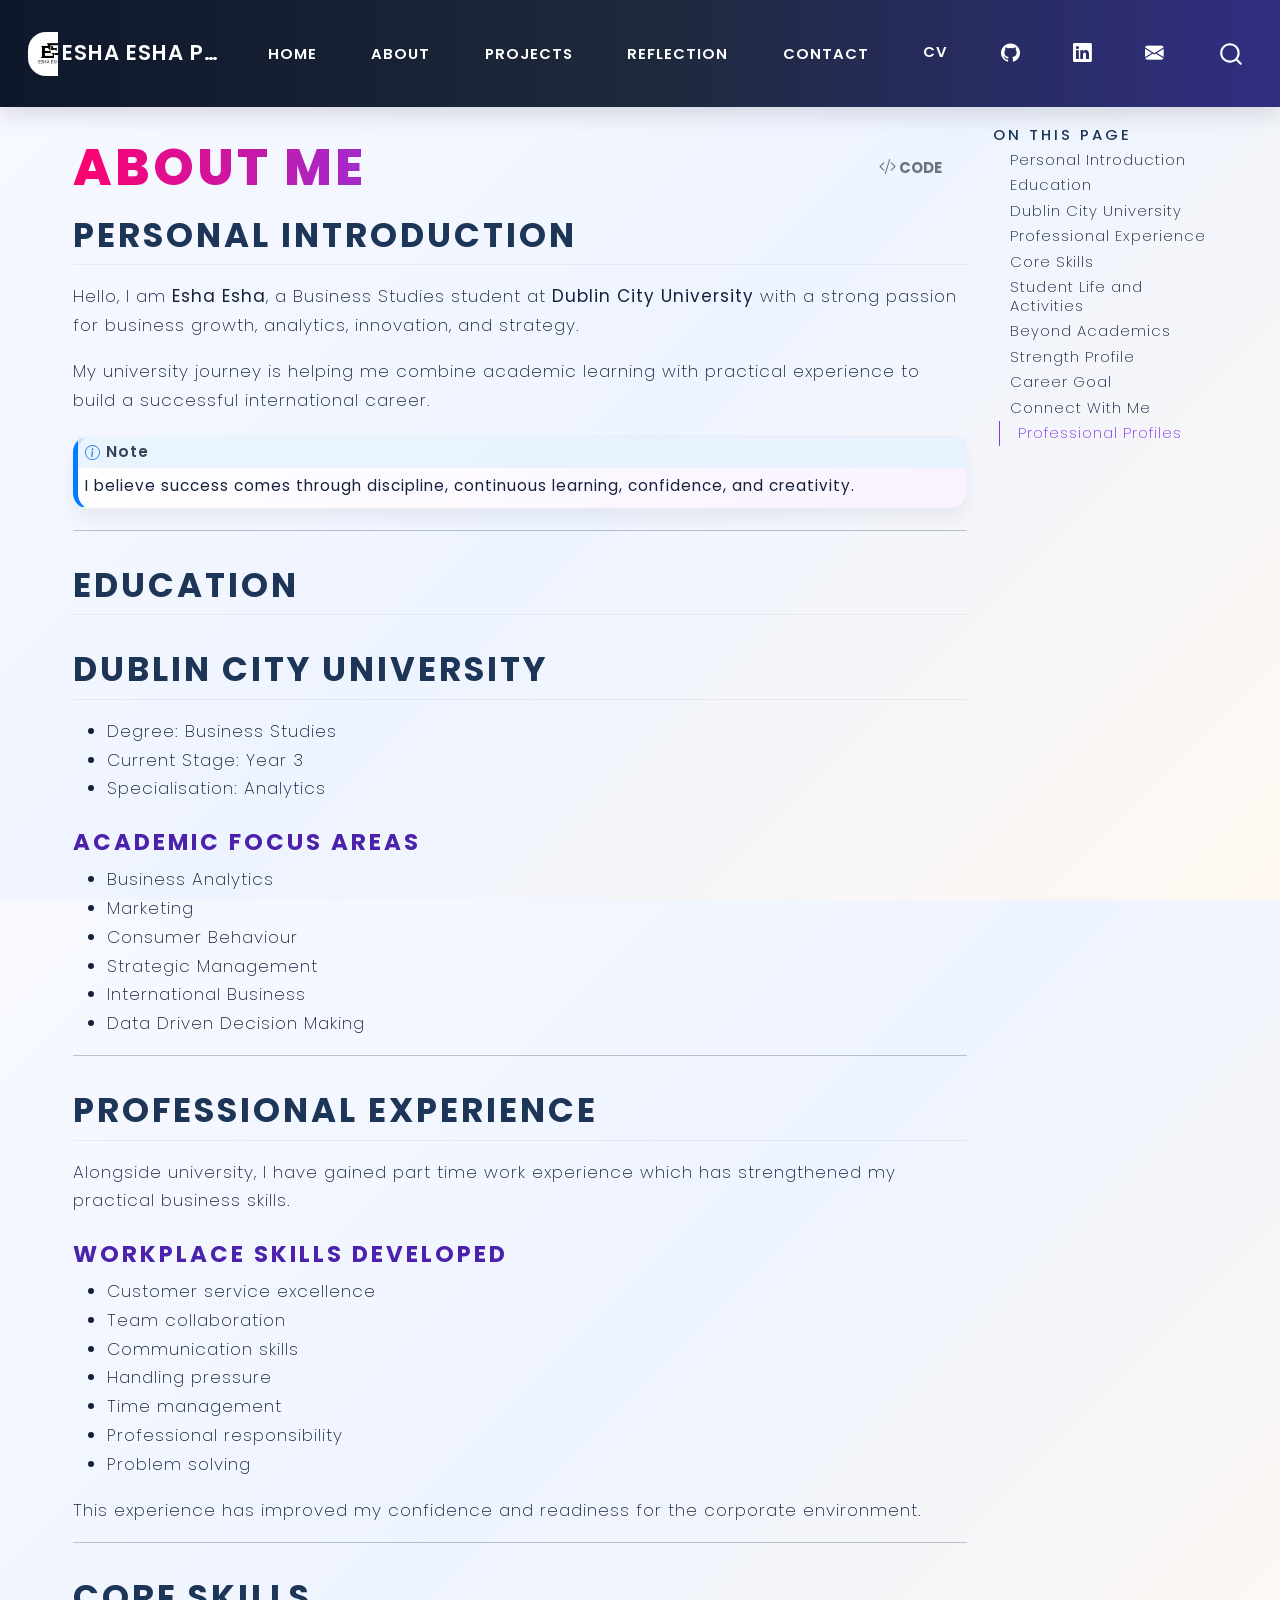
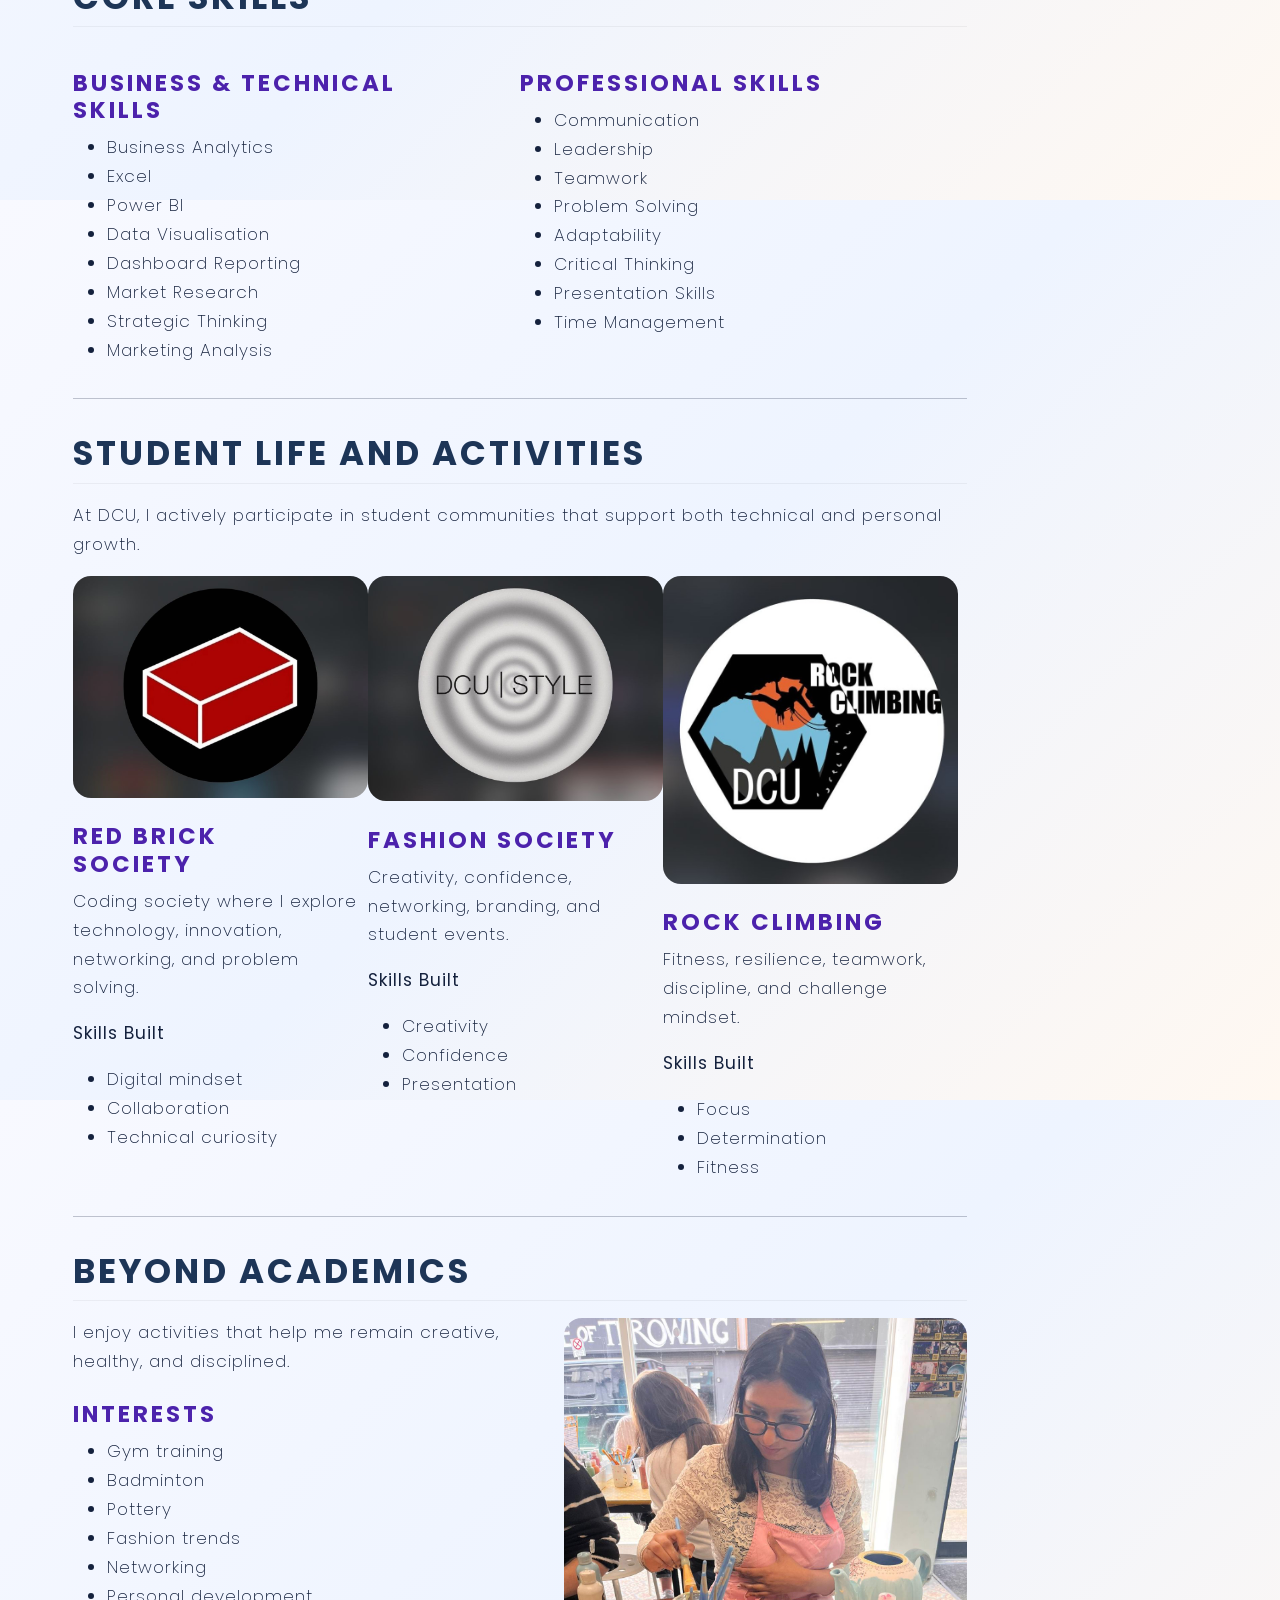
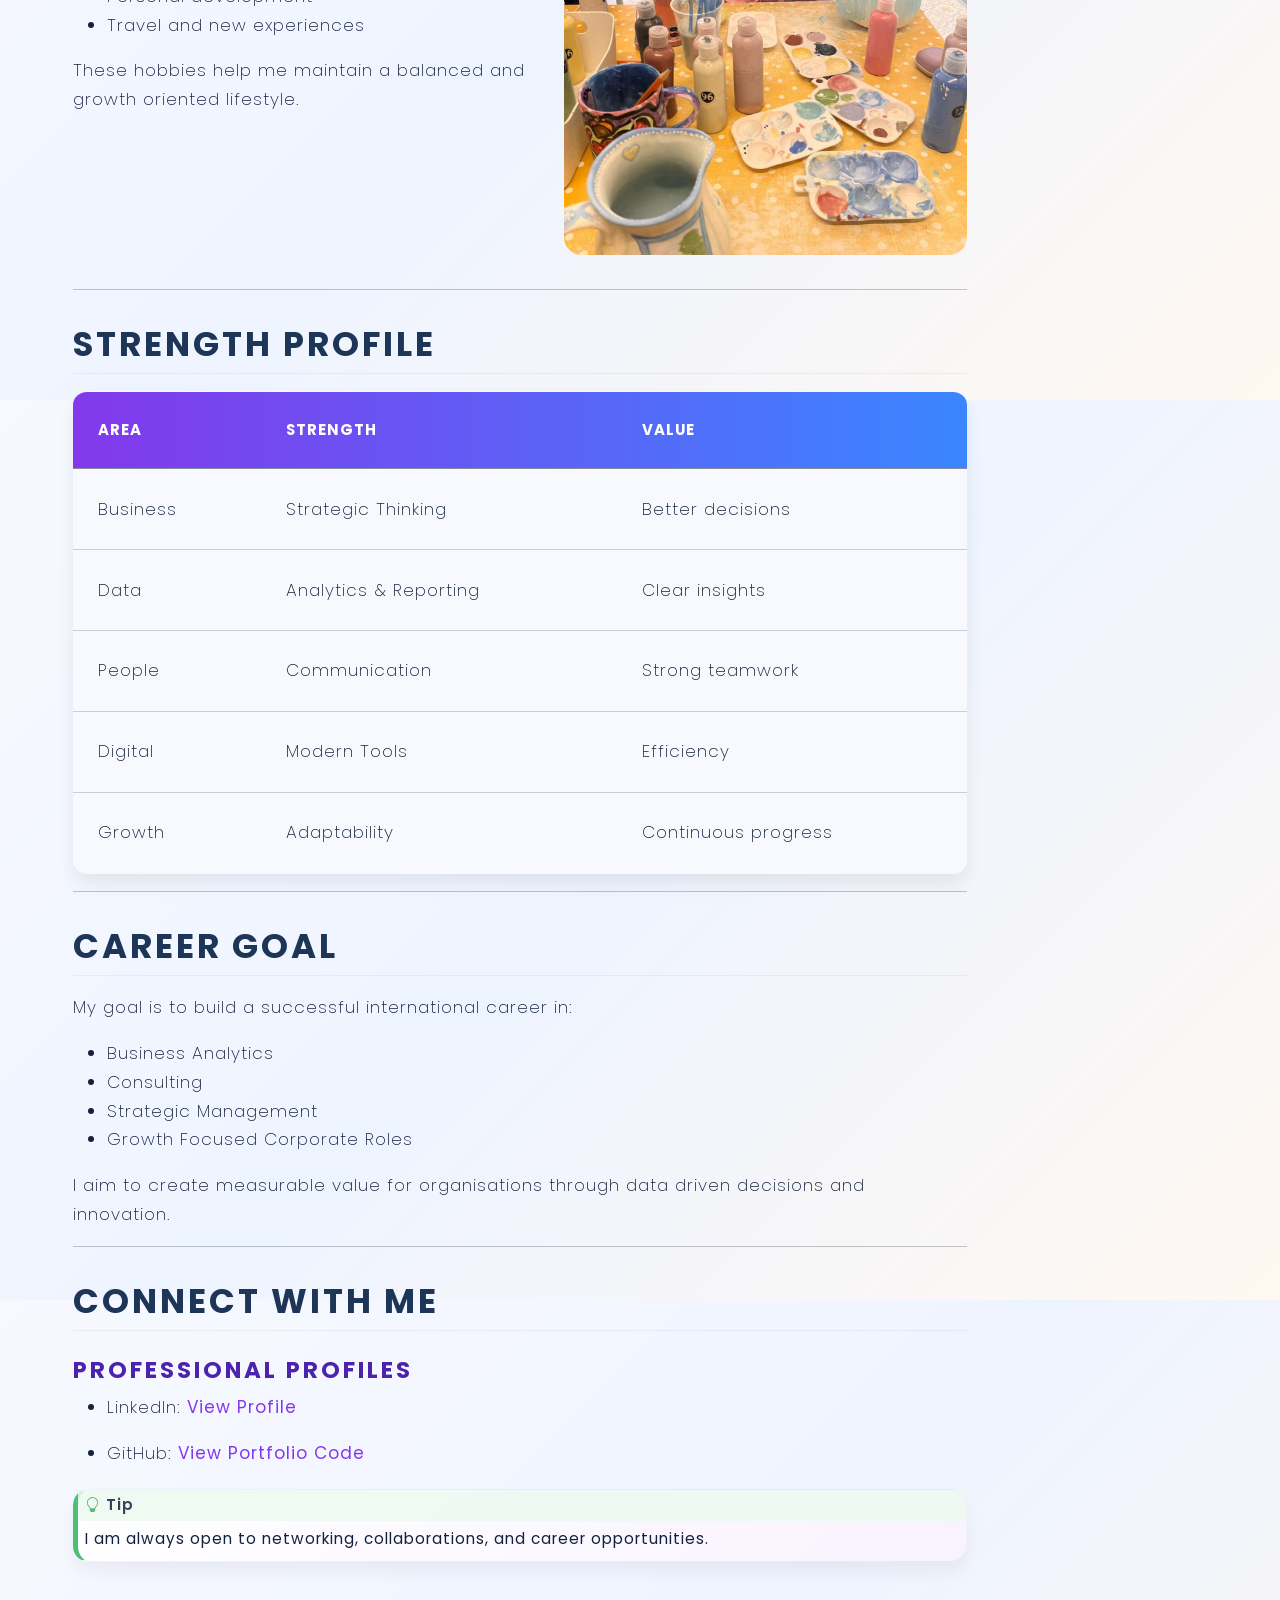
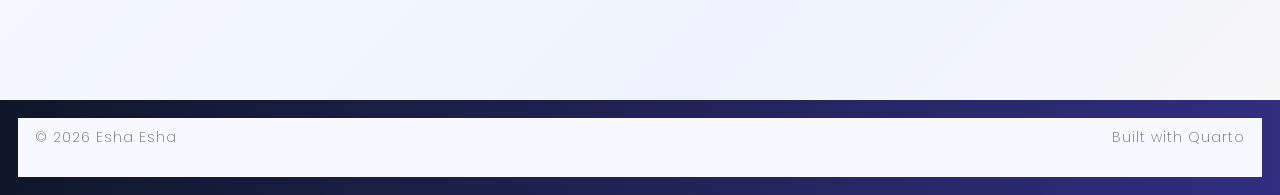
==== commit 913d31a5: "Update about.html" ====
--- a/docs/about.html
+++ b/docs/about.html
@@ -373,7 +373,7 @@
 </ul>
 </section>
 </div><div class="column" style="width:33%;">
-<p><img src="images/fs.jpg" class="img-fluid" style="width:100.0%" alt="Fashion Society"></p>
+<p><img src="images/FS.jpg" class="img-fluid" style="width:100.0%" alt="Fashion Society"></p>
 <section id="fashion-society" class="level3">
 <h3 class="anchored" data-anchor-id="fashion-society">Fashion Society</h3>
 <p>Creativity, confidence, networking, branding, and student events.</p>
@@ -387,7 +387,7 @@
 </ul>
 </section>
 </div><div class="column" style="width:33%;">
-<p><img src="images/dcu.jpg" class="img-fluid" style="width:100.0%" alt="Rock Climbing"></p>
+<p><img src="images/DCU.jpg" class="img-fluid" style="width:100.0%" alt="Rock Climbing"></p>
 <section id="rock-climbing" class="level3">
 <h3 class="anchored" data-anchor-id="rock-climbing">Rock Climbing</h3>
 <p>Fitness, resilience, teamwork, discipline, and challenge mindset.</p>
@@ -1213,4 +1213,4 @@
 
 
 <script src="site_libs/quarto-html/zenscroll-min.js"></script>
-</body></html>+</body></html>
